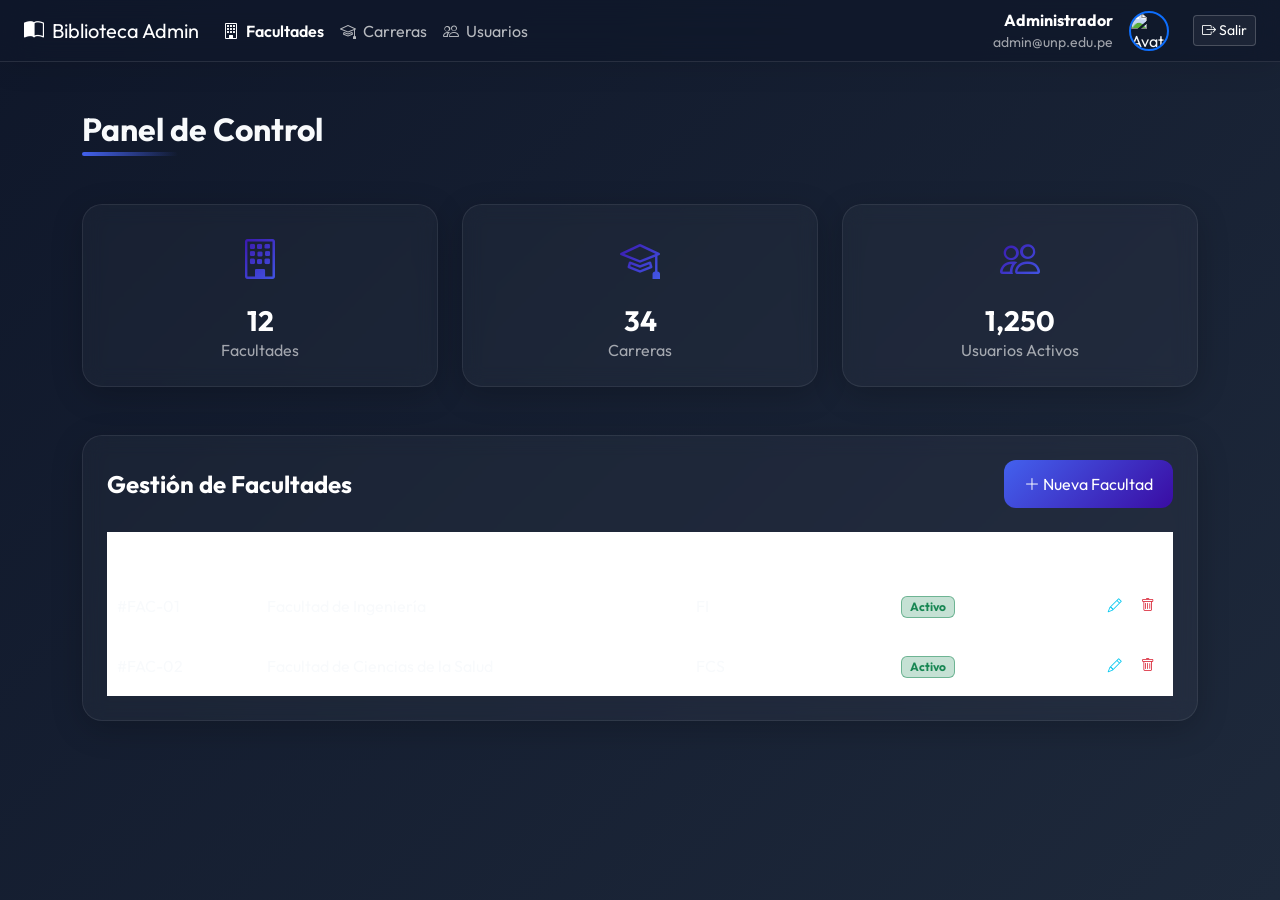
==== frontend/pages/administrador/index.html @ debebe80 "mejora de interfaces para los 3 actotores" ====
<!DOCTYPE html>
<html lang="es">
<head>
    <meta charset="UTF-8">
    <meta name="viewport" content="width=device-width, initial-scale=1.0">
    <title>Dashboard Administrador - Biblioteca</title>
    <!-- Google Fonts -->
    <link rel="preconnect" href="https://fonts.googleapis.com">
    <link rel="preconnect" href="https://fonts.gstatic.com" crossorigin>
    <link href="https://fonts.googleapis.com/css2?family=Outfit:wght@300;400;600;700&display=swap" rel="stylesheet">
    <link href="https://cdn.jsdelivr.net/npm/bootstrap@5.3.0/dist/css/bootstrap.min.css" rel="stylesheet">
    <!-- Bootstrap Icons -->
    <link rel="stylesheet" href="https://cdn.jsdelivr.net/npm/bootstrap-icons@1.10.5/font/bootstrap-icons.css">
    <link rel="stylesheet" href="../../css/style.css">
</head>
<body class="dashboard-bg">

<nav class="navbar navbar-expand-lg glass-navbar navbar-dark sticky-top">
  <div class="container-fluid px-4">
    <a class="navbar-brand d-flex align-items-center gap-2" href="#">
      <i class="bi bi-book-half"></i>
      Biblioteca Admin
    </a>
    <button class="navbar-toggler border-0" type="button" data-bs-toggle="collapse" data-bs-target="#navbarNav">
      <span class="navbar-toggler-icon"></span>
    </button>
    <div class="collapse navbar-collapse" id="navbarNav">
      <ul class="navbar-nav me-auto mb-2 mb-lg-0">
        <li class="nav-item">
          <a class="nav-link active fw-semibold" href="#"><i class="bi bi-building me-1"></i> Facultades</a>
        </li>
        <li class="nav-item">
          <a class="nav-link text-light-50 hover-glow" href="#"><i class="bi bi-mortarboard me-1"></i> Carreras</a>
        </li>
        <li class="nav-item">
          <a class="nav-link text-light-50 hover-glow" href="#"><i class="bi bi-people me-1"></i> Usuarios</a>
        </li>
      </ul>
      <div class="d-flex align-items-center gap-3">
        <div class="text-end d-none d-lg-block">
            <div class="fw-bold text-white fs-6">Administrador</div>
            <div class="text-light-50 small">admin@unp.edu.pe</div>
        </div>
        <img src="https://ui-avatars.com/api/?name=Admin&background=4361ee&color=fff" class="rounded-circle border border-primary border-2" width="40" height="40" alt="Avatar">
        <a class="btn btn-outline-light btn-sm ms-2 custom-btn-outline" href="../../index.html"><i class="bi bi-box-arrow-right"></i> Salir</a>
      </div>
    </div>
  </div>
</nav>

<div class="container mt-5 fade-in-up">
    <h2 class="page-title">Panel de Control</h2>
    
    <div class="row g-4 mt-2 mb-5">
        <div class="col-md-4">
            <div class="glass-card p-4 text-center">
                <i class="bi bi-building stat-card-icon"></i>
                <h3 class="fw-bold text-white mb-0">12</h3>
                <p class="text-light-50 mb-0">Facultades</p>
            </div>
        </div>
        <div class="col-md-4">
            <div class="glass-card p-4 text-center">
                <i class="bi bi-mortarboard stat-card-icon text-info"></i>
                <h3 class="fw-bold text-white mb-0">34</h3>
                <p class="text-light-50 mb-0">Carreras</p>
            </div>
        </div>
        <div class="col-md-4">
            <div class="glass-card p-4 text-center">
                <i class="bi bi-people stat-card-icon text-success"></i>
                <h3 class="fw-bold text-white mb-0">1,250</h3>
                <p class="text-light-50 mb-0">Usuarios Activos</p>
            </div>
        </div>
    </div>

    <div class="glass-card p-4">
        <div class="d-flex justify-content-between align-items-center mb-4">
            <h4 class="fw-bold text-white mb-0">Gestión de Facultades</h4>
            <button class="btn btn-primary custom-btn"><i class="bi bi-plus-lg"></i> Nueva Facultad</button>
        </div>
        
        <div class="table-responsive">
            <table class="table table-glass align-middle">
                <thead>
                    <tr>
                        <th>ID</th>
                        <th>Nombre</th>
                        <th>Abreviatura</th>
                        <th>Estado</th>
                        <th class="text-end">Acciones</th>
                    </tr>
                </thead>
                <tbody>
                    <tr>
                        <td>#FAC-01</td>
                        <td>Facultad de Ingeniería</td>
                        <td>FI</td>
                        <td><span class="badge bg-success bg-opacity-25 text-success border border-success border-opacity-50 px-2 py-1">Activo</span></td>
                        <td class="text-end">
                            <button class="btn btn-sm btn-outline-info border-0 hover-glow"><i class="bi bi-pencil"></i></button>
                            <button class="btn btn-sm btn-outline-danger border-0 hover-glow"><i class="bi bi-trash"></i></button>
                        </td>
                    </tr>
                    <tr>
                        <td>#FAC-02</td>
                        <td>Facultad de Ciencias de la Salud</td>
                        <td>FCS</td>
                        <td><span class="badge bg-success bg-opacity-25 text-success border border-success border-opacity-50 px-2 py-1">Activo</span></td>
                        <td class="text-end">
                            <button class="btn btn-sm btn-outline-info border-0 hover-glow"><i class="bi bi-pencil"></i></button>
                            <button class="btn btn-sm btn-outline-danger border-0 hover-glow"><i class="bi bi-trash"></i></button>
                        </td>
                    </tr>
                </tbody>
            </table>
        </div>
    </div>
</div>

<script src="https://cdn.jsdelivr.net/npm/bootstrap@5.3.0/dist/js/bootstrap.bundle.min.js"></script>
<script src="../../js/api.js"></script>
</body>
</html>
---- frontend/css/style.css ----
/* Estilos globales y Tipografía moderna */
:root {
    --primary-color: #4361ee;
    --primary-hover: #3a0ca3;
    --glass-bg: rgba(255, 255, 255, 0.1);
    --glass-border: rgba(255, 255, 255, 0.2);
}

body {
    font-family: 'Outfit', sans-serif;
    background-color: #f8f9fa;
    margin: 0;
}

/* Background image para el Login */
.login-bg {
    background: linear-gradient(rgba(0, 0, 0, 0.6), rgba(0, 0, 0, 0.7)), url('../img/bg.png') no-repeat center center/cover;
    position: relative;
    overflow: hidden;
}

/* Efecto Glassmorphism avanzado */
.glass-panel {
    background: var(--glass-bg);
    backdrop-filter: blur(15px);
    -webkit-backdrop-filter: blur(15px);
    border: 1px solid var(--glass-border);
    border-radius: 20px;
    width: 100%;
    max-width: 420px;
    box-shadow: 0 8px 32px 0 rgba(0, 0, 0, 0.37);
    transform: translateY(30px);
    opacity: 0;
    animation: fadeUpIn 0.8s ease-out forwards;
}

/* Inputs personalizados transparentes */
.custom-input .form-control {
    background: rgba(255, 255, 255, 0.05);
    border: 1px solid rgba(255, 255, 255, 0.3);
    color: #fff;
    border-radius: 12px;
    transition: all 0.3s ease;
}

.custom-input .form-control:focus {
    background: rgba(255, 255, 255, 0.1);
    border-color: var(--primary-color);
    box-shadow: 0 0 0 0.25rem rgba(67, 97, 238, 0.25);
    color: #fff;
}

.custom-input label {
    color: rgba(255, 255, 255, 0.7);
}

/* Botones Premium */
.custom-btn {
    background: linear-gradient(135deg, var(--primary-color), var(--primary-hover));
    border: none;
    border-radius: 12px;
    padding: 12px 20px;
    transition: transform 0.2s ease, box-shadow 0.2s ease;
}

.custom-btn:hover {
    transform: translateY(-2px);
    box-shadow: 0 10px 20px rgba(67, 97, 238, 0.4);
}

.custom-btn:active {
    transform: translateY(0);
}

/* Textos */
.text-light-50 {
    color: rgba(255, 255, 255, 0.6);
}

.hover-glow:hover {
    color: #fff !important;
    text-shadow: 0 0 8px rgba(255,255,255,0.5);
    transition: all 0.3s;
}

/* Animaciones */
@keyframes fadeUpIn {
    0% {
        opacity: 0;
        transform: translateY(30px);
    }
    100% {
        opacity: 1;
        transform: translateY(0);
    }
}

/* Dashboard & Glass UI Additions */
.dashboard-bg {
    background: linear-gradient(135deg, #0f172a 0%, #1e293b 100%);
    color: #f8fafc;
    min-height: 100vh;
}

.glass-navbar {
    background: rgba(15, 23, 42, 0.75);
    backdrop-filter: blur(16px);
    -webkit-backdrop-filter: blur(16px);
    border-bottom: 1px solid rgba(255, 255, 255, 0.1);
    box-shadow: 0 4px 30px rgba(0, 0, 0, 0.1);
}

.glass-navbar .nav-link {
    color: rgba(255, 255, 255, 0.7);
    transition: all 0.3s ease;
}

.glass-navbar .nav-link:hover, .glass-navbar .nav-link.active {
    color: #fff;
}

.glass-card {
    background: rgba(255, 255, 255, 0.03);
    backdrop-filter: blur(10px);
    -webkit-backdrop-filter: blur(10px);
    border: 1px solid rgba(255, 255, 255, 0.08);
    border-radius: 20px;
    box-shadow: 0 8px 32px 0 rgba(0, 0, 0, 0.2);
    transition: transform 0.3s ease, box-shadow 0.3s ease, border-color 0.3s ease;
}

.glass-card:hover {
    transform: translateY(-5px);
    box-shadow: 0 12px 40px rgba(0, 0, 0, 0.3);
    border-color: rgba(255, 255, 255, 0.15);
}

.stat-card-icon {
    font-size: 2.5rem;
    background: -webkit-linear-gradient(135deg, var(--primary-color), var(--primary-hover));
    -webkit-background-clip: text;
    -webkit-text-fill-color: transparent;
    margin-bottom: 15px;
    display: inline-block;
}

.table-glass {
    color: #f8fafc;
    background: transparent;
    margin-bottom: 0;
}

.table-glass th {
    border-bottom: 1px solid rgba(255, 255, 255, 0.1);
    color: rgba(255, 255, 255, 0.6);
    font-weight: 600;
    text-transform: uppercase;
    font-size: 0.85rem;
    letter-spacing: 0.5px;
    padding-bottom: 15px;
}

.table-glass td {
    border-bottom: 1px solid rgba(255, 255, 255, 0.05);
    color: #f8fafc;
    padding: 15px 10px;
}

.table-glass tbody tr {
    transition: background-color 0.2s ease;
}

.table-glass tbody tr:hover {
    background: rgba(255, 255, 255, 0.05);
}

.page-title {
    font-weight: 700;
    margin-bottom: 1.5rem;
    position: relative;
    display: inline-block;
}

.page-title::after {
    content: '';
    position: absolute;
    bottom: -8px;
    left: 0;
    width: 40%;
    height: 4px;
    background: linear-gradient(90deg, var(--primary-color), transparent);
    border-radius: 2px;
}

.custom-btn-outline {
    border: 1px solid rgba(255, 255, 255, 0.2);
    color: #fff;
    background: rgba(255, 255, 255, 0.05);
    transition: all 0.3s ease;
}

.custom-btn-outline:hover {
    background: rgba(255, 255, 255, 0.15);
    border-color: rgba(255, 255, 255, 0.4);
    color: #fff;
}

.fade-in-up {
    animation: fadeUpIn 0.6s ease-out forwards;
}

/* Custom Search Input */
.custom-search-input:focus {
    background: transparent !important;
    color: #fff !important;
    box-shadow: none !important;
    border-color: rgba(255, 255, 255, 0.5) !important;
}

.custom-search-input::placeholder {
    color: rgba(255, 255, 255, 0.4);
}

.hero-search-card {
    background: linear-gradient(135deg, rgba(67, 97, 238, 0.1) 0%, rgba(67, 97, 238, 0.02) 100%);
    border: 1px solid rgba(67, 97, 238, 0.2);
}

.book-card .book-cover-placeholder {
    transition: transform 0.5s ease;
}

.book-card:hover .book-cover-placeholder {
    transform: scale(1.05);
}
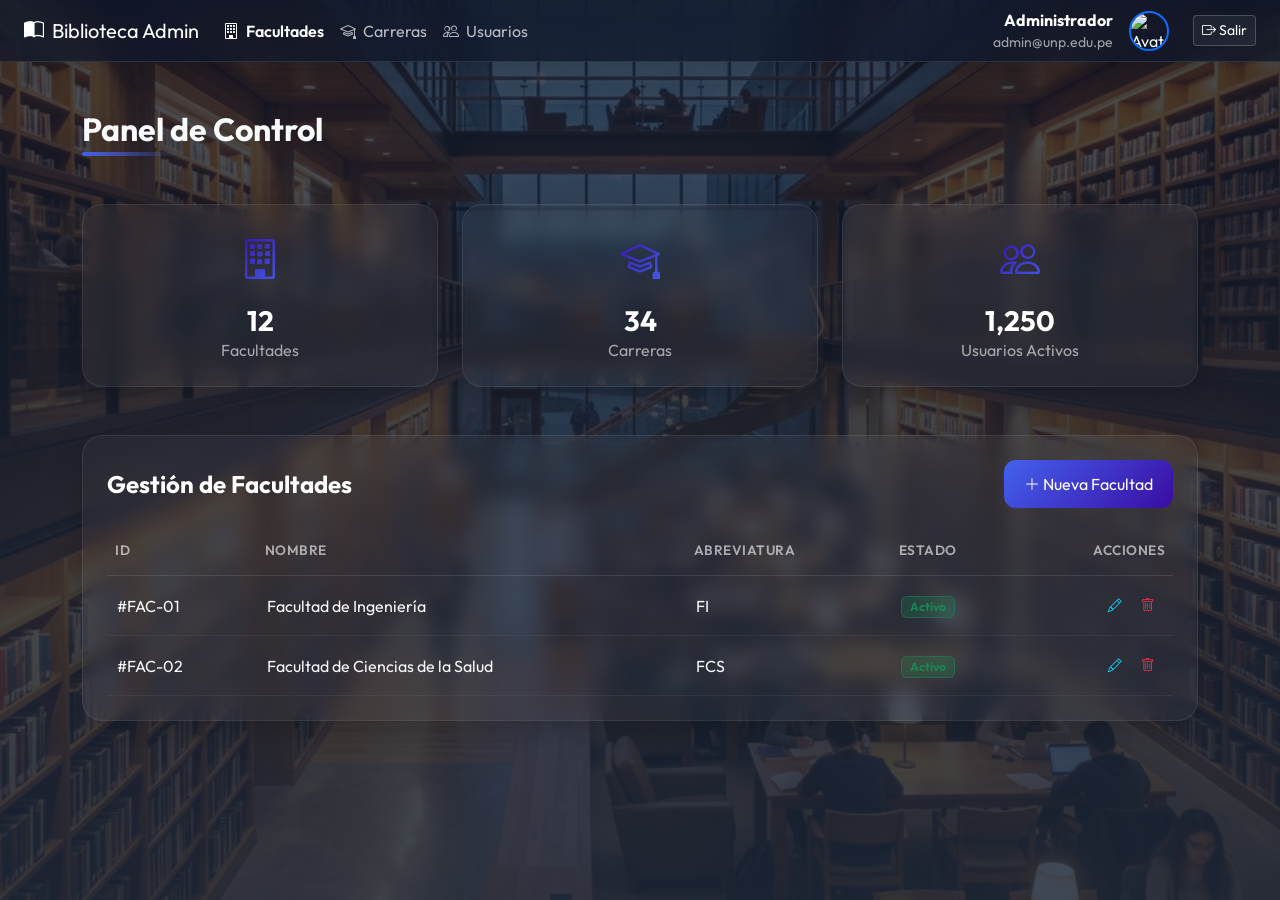
==== commit 06f1709e: "feat: Registro de usuarios completo, auth login con BCrypt, y selector dinámico de carreras" ====
--- a/frontend/pages/administrador/index.html
+++ b/frontend/pages/administrador/index.html
@@ -11,6 +11,9 @@
     <link href="https://cdn.jsdelivr.net/npm/bootstrap@5.3.0/dist/css/bootstrap.min.css" rel="stylesheet">
     <!-- Bootstrap Icons -->
     <link rel="stylesheet" href="https://cdn.jsdelivr.net/npm/bootstrap-icons@1.10.5/font/bootstrap-icons.css">
+    <!-- Choices.js para combobox con buscador -->
+    <link rel="stylesheet" href="https://cdn.jsdelivr.net/npm/choices.js/public/assets/styles/choices.min.css" />
+    
     <link rel="stylesheet" href="../../css/style.css">
 </head>
 <body class="dashboard-bg">
@@ -27,13 +30,13 @@
     <div class="collapse navbar-collapse" id="navbarNav">
       <ul class="navbar-nav me-auto mb-2 mb-lg-0">
         <li class="nav-item">
-          <a class="nav-link active fw-semibold" href="#"><i class="bi bi-building me-1"></i> Facultades</a>
+          <a class="nav-link active fw-semibold" href="#" id="linkFacultades"><i class="bi bi-building me-1"></i> Facultades</a>
         </li>
         <li class="nav-item">
-          <a class="nav-link text-light-50 hover-glow" href="#"><i class="bi bi-mortarboard me-1"></i> Carreras</a>
+          <a class="nav-link text-light-50 hover-glow" href="#" id="linkCarreras"><i class="bi bi-mortarboard me-1"></i> Carreras</a>
         </li>
         <li class="nav-item">
-          <a class="nav-link text-light-50 hover-glow" href="#"><i class="bi bi-people me-1"></i> Usuarios</a>
+          <a class="nav-link text-light-50 hover-glow" href="#" id="linkUsuarios"><i class="bi bi-people me-1"></i> Usuarios</a>
         </li>
       </ul>
       <div class="d-flex align-items-center gap-3">
@@ -75,7 +78,7 @@
         </div>
     </div>
 
-    <div class="glass-card p-4">
+    <div id="panelFacultades" class="glass-card p-4 tab-transition">
         <div class="d-flex justify-content-between align-items-center mb-4">
             <h4 class="fw-bold text-white mb-0">Gestión de Facultades</h4>
             <button class="btn btn-primary custom-btn"><i class="bi bi-plus-lg"></i> Nueva Facultad</button>
@@ -117,9 +120,92 @@
             </table>
         </div>
     </div>
+
+    <!-- Panel de Usuarios -->
+    <div id="panelUsuarios" class="glass-card p-4 d-none tab-transition">
+        <div class="d-flex justify-content-between align-items-center mb-4">
+            <h4 class="fw-bold text-white mb-0">Gestión de Usuarios</h4>
+        </div>
+        
+        <form id="formRegistroUsuario" class="mt-4">
+            <div id="registroAlert" class="alert d-none text-center" role="alert" style="border-radius: 12px; font-size: 0.9rem;"></div>
+            
+            <div class="row g-3">
+                <div class="col-md-6">
+                    <label class="text-light-50 small mb-1">Nombre</label>
+                    <input type="text" class="form-control custom-input bg-transparent text-white border-secondary" id="regNombre" required>
+                </div>
+                <div class="col-md-6">
+                    <label class="text-light-50 small mb-1">Apellido</label>
+                    <input type="text" class="form-control custom-input bg-transparent text-white border-secondary" id="regApellido" required>
+                </div>
+                <div class="col-md-6">
+                    <label class="text-light-50 small mb-1">Email</label>
+                    <input type="email" class="form-control custom-input bg-transparent text-white border-secondary" id="regEmail" required>
+                </div>
+                <div class="col-md-6">
+                    <label class="text-light-50 small mb-1">Contraseña</label>
+                    <input type="password" class="form-control custom-input bg-transparent text-white border-secondary" id="regPassword" required>
+                </div>
+                <div class="col-md-6">
+                    <label class="text-light-50 small mb-1">DNI / Documento</label>
+                    <input type="text" class="form-control custom-input bg-transparent text-white border-secondary" id="regDni" required>
+                </div>
+                <div class="col-md-6">
+                    <label class="text-light-50 small mb-1">Teléfono</label>
+                    <input type="text" class="form-control custom-input bg-transparent text-white border-secondary" id="regTelefono">
+                </div>
+                
+                <div class="col-md-12 mt-4">
+                    <h6 class="fw-bold text-white mb-3 border-bottom border-secondary pb-2">Rol del Usuario</h6>
+                </div>
+                <div class="col-md-4">
+                    <label class="text-light-50 small mb-1">Rol</label>
+                    <select class="form-select custom-input bg-transparent text-white border-secondary" id="regRol" required style="background-color: #1e293b !important;">
+                        <option value="lector" selected>Lector</option>
+                        <option value="bibliotecario">Bibliotecario</option>
+                        <option value="administrador">Administrador</option>
+                    </select>
+                </div>
+                
+                <!-- Campos específicos para Lector -->
+                <div class="col-md-8" id="seccionLector">
+                    <div class="row g-3">
+                        <div class="col-md-4">
+                            <label class="text-light-50 small mb-1">Tipo Lector</label>
+                            <select class="form-select custom-input bg-transparent text-white border-secondary" id="regTipoLector" style="background-color: #1e293b !important;">
+                                <option value="estudiante" selected>Estudiante</option>
+                                <option value="docente">Docente</option>
+                                <option value="personal_administrativo">Administrativo</option>
+                                <option value="externo">Externo</option>
+                            </select>
+                        </div>
+                        <div class="col-md-4">
+                            <label class="text-light-50 small mb-1">Cód. Universitario</label>
+                            <input type="text" class="form-control custom-input bg-transparent text-white border-secondary" id="regCodigoUniv">
+                        </div>
+                        <div class="col-md-4">
+                            <label class="text-light-50 small mb-1">Carrera</label>
+                            <select class="form-select custom-input border-secondary w-100" id="regIdCarrera" style="background-color: #1e293b !important;">
+                                <option value="">Cargando carreras...</option>
+                            </select>
+                        </div>
+                    </div>
+                </div>
+            </div>
+            
+            <div class="d-flex justify-content-end mt-4">
+                <button type="submit" class="btn btn-primary custom-btn px-4" id="btnRegistrar">
+                    <i class="bi bi-person-plus me-2"></i>Registrar Usuario
+                </button>
+            </div>
+        </form>
+    </div>
 </div>
 
 <script src="https://cdn.jsdelivr.net/npm/bootstrap@5.3.0/dist/js/bootstrap.bundle.min.js"></script>
+<script src="https://cdn.jsdelivr.net/npm/choices.js/public/assets/scripts/choices.min.js"></script>
 <script src="../../js/api.js"></script>
+<script src="usuarios.js"></script>
 </body>
 </html>
--- a/frontend/css/style.css
+++ b/frontend/css/style.css
@@ -97,7 +97,8 @@
 
 /* Dashboard & Glass UI Additions */
 .dashboard-bg {
-    background: linear-gradient(135deg, #0f172a 0%, #1e293b 100%);
+    background: linear-gradient(rgba(15, 23, 42, 0.75), rgba(30, 41, 59, 0.85)), url('../img/bg.png') no-repeat center center/cover;
+    background-attachment: fixed;
     color: #f8fafc;
     min-height: 100vh;
 }
@@ -145,6 +146,8 @@
 }
 
 .table-glass {
+    --bs-table-bg: transparent;
+    --bs-table-color: #f8fafc;
     color: #f8fafc;
     background: transparent;
     margin-bottom: 0;
@@ -233,3 +236,73 @@
 .book-card:hover .book-cover-placeholder {
     transform: scale(1.05);
 }
+
+/* ==========================================================================
+   Estilos personalizados para Choices.js (Glassmorphism)
+   ========================================================================== */
+.choices {
+    margin-bottom: 0;
+}
+.choices__inner {
+    background-color: transparent !important;
+    border: 1px solid rgba(255, 255, 255, 0.2) !important;
+    border-radius: 12px !important;
+    color: #fff !important;
+    min-height: 48px;
+    padding-top: 5px !important;
+}
+.choices[data-type*="select-one"] .choices__inner {
+    padding-bottom: 5px !important;
+}
+.choices__list--dropdown {
+    background: rgba(30, 41, 59, 0.95) !important; /* Fondo oscuro glass */
+    backdrop-filter: blur(15px);
+    -webkit-backdrop-filter: blur(15px);
+    border: 1px solid rgba(255, 255, 255, 0.1) !important;
+    border-radius: 12px !important;
+    color: #fff !important;
+    box-shadow: 0 10px 30px rgba(0, 0, 0, 0.5) !important;
+    margin-top: 5px;
+    z-index: 1050; /* Por encima de otros elementos */
+}
+.choices__list--dropdown .choices__item--selectable {
+    padding-right: 10px !important;
+}
+.choices__list--dropdown .choices__item--selectable.is-highlighted {
+    background-color: rgba(255, 255, 255, 0.1) !important; /* Hover effect */
+    color: #fff !important;
+}
+.choices__input {
+    background-color: rgba(255, 255, 255, 0.05) !important;
+    color: #fff !important;
+    border-radius: 6px !important;
+    margin-bottom: 10px !important;
+}
+.choices__input::placeholder {
+    color: rgba(255, 255, 255, 0.5);
+}
+.choices[data-type*="select-one"]::after {
+    border-color: #fff transparent transparent transparent !important;
+}
+.choices[data-type*="select-one"].is-open::after {
+    border-color: transparent transparent #fff transparent !important;
+}
+.choices__item {
+    color: #fff !important;
+}
+.choices__placeholder {
+    color: rgba(255, 255, 255, 0.6) !important;
+    opacity: 1 !important;
+}
+
+/* ==========================================================================
+   Animaciones para cambio de pestañas (Tabs)
+   ========================================================================== */
+@keyframes smoothFadeIn {
+    0% { opacity: 0; transform: translateY(15px); }
+    100% { opacity: 1; transform: translateY(0); }
+}
+
+.tab-transition {
+    animation: smoothFadeIn 0.4s cubic-bezier(0.4, 0, 0.2, 1) forwards;
+}
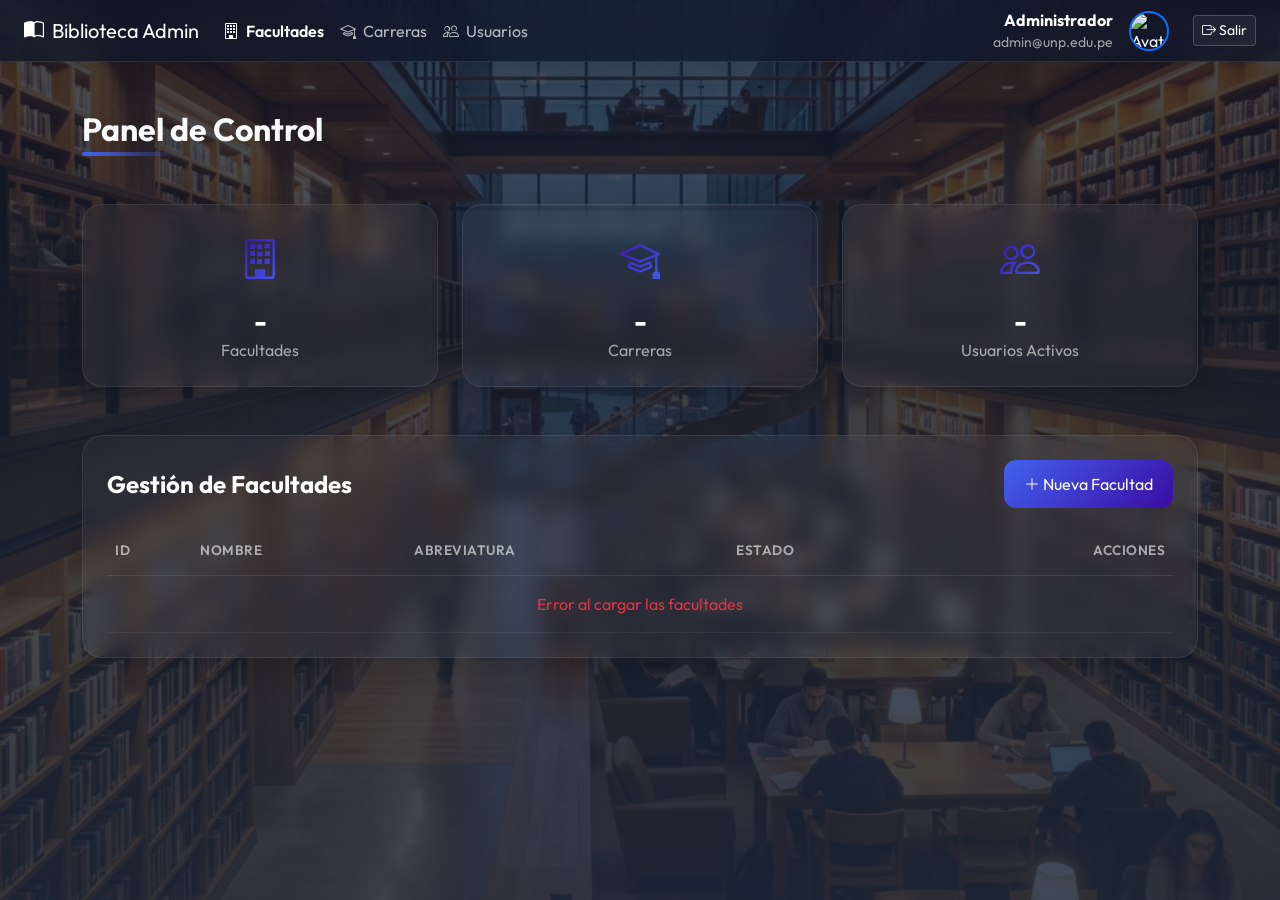
==== commit c638c960: "feat: Implementacion completa CRUD Facultades, Carreras y Usuarios - Modificados SPs de base de dato" ====
--- a/frontend/pages/administrador/index.html
+++ b/frontend/pages/administrador/index.html
@@ -58,21 +58,21 @@
         <div class="col-md-4">
             <div class="glass-card p-4 text-center">
                 <i class="bi bi-building stat-card-icon"></i>
-                <h3 class="fw-bold text-white mb-0">12</h3>
+                <h3 class="fw-bold text-white mb-0" id="countFacultades">-</h3>
                 <p class="text-light-50 mb-0">Facultades</p>
             </div>
         </div>
         <div class="col-md-4">
             <div class="glass-card p-4 text-center">
                 <i class="bi bi-mortarboard stat-card-icon text-info"></i>
-                <h3 class="fw-bold text-white mb-0">34</h3>
+                <h3 class="fw-bold text-white mb-0" id="countCarreras">-</h3>
                 <p class="text-light-50 mb-0">Carreras</p>
             </div>
         </div>
         <div class="col-md-4">
             <div class="glass-card p-4 text-center">
                 <i class="bi bi-people stat-card-icon text-success"></i>
-                <h3 class="fw-bold text-white mb-0">1,250</h3>
+                <h3 class="fw-bold text-white mb-0" id="countUsuarios">-</h3>
                 <p class="text-light-50 mb-0">Usuarios Activos</p>
             </div>
         </div>
@@ -81,7 +81,7 @@
     <div id="panelFacultades" class="glass-card p-4 tab-transition">
         <div class="d-flex justify-content-between align-items-center mb-4">
             <h4 class="fw-bold text-white mb-0">Gestión de Facultades</h4>
-            <button class="btn btn-primary custom-btn"><i class="bi bi-plus-lg"></i> Nueva Facultad</button>
+            <button class="btn btn-primary custom-btn" onclick="abrirModalFacultad()"><i class="bi bi-plus-lg"></i> Nueva Facultad</button>
         </div>
         
         <div class="table-responsive">
@@ -95,26 +95,36 @@
                         <th class="text-end">Acciones</th>
                     </tr>
                 </thead>
-                <tbody>
-                    <tr>
-                        <td>#FAC-01</td>
-                        <td>Facultad de Ingeniería</td>
-                        <td>FI</td>
-                        <td><span class="badge bg-success bg-opacity-25 text-success border border-success border-opacity-50 px-2 py-1">Activo</span></td>
-                        <td class="text-end">
-                            <button class="btn btn-sm btn-outline-info border-0 hover-glow"><i class="bi bi-pencil"></i></button>
-                            <button class="btn btn-sm btn-outline-danger border-0 hover-glow"><i class="bi bi-trash"></i></button>
-                        </td>
-                    </tr>
-                    <tr>
-                        <td>#FAC-02</td>
-                        <td>Facultad de Ciencias de la Salud</td>
-                        <td>FCS</td>
-                        <td><span class="badge bg-success bg-opacity-25 text-success border border-success border-opacity-50 px-2 py-1">Activo</span></td>
-                        <td class="text-end">
-                            <button class="btn btn-sm btn-outline-info border-0 hover-glow"><i class="bi bi-pencil"></i></button>
-                            <button class="btn btn-sm btn-outline-danger border-0 hover-glow"><i class="bi bi-trash"></i></button>
-                        </td>
+                <tbody id="tbodyFacultades">
+                    <tr>
+                        <td colspan="5" class="text-center text-white-50 py-3">Cargando facultades...</td>
+                    </tr>
+                </tbody>
+            </table>
+        </div>
+    </div>
+
+    <!-- Panel de Carreras -->
+    <div id="panelCarreras" class="glass-card p-4 d-none tab-transition">
+        <div class="d-flex justify-content-between align-items-center mb-4">
+            <h4 class="fw-bold text-white mb-0">Gestión de Carreras</h4>
+            <button class="btn btn-primary custom-btn" onclick="abrirModalCarrera()"><i class="bi bi-plus-lg"></i> Nueva Carrera</button>
+        </div>
+        
+        <div class="table-responsive">
+            <table class="table table-glass align-middle">
+                <thead>
+                    <tr>
+                        <th>ID</th>
+                        <th>Código</th>
+                        <th>Nombre</th>
+                        <th>Facultad</th>
+                        <th class="text-end">Acciones</th>
+                    </tr>
+                </thead>
+                <tbody id="tbodyCarreras">
+                    <tr>
+                        <td colspan="5" class="text-center text-white-50 py-3">Cargando carreras...</td>
                     </tr>
                 </tbody>
             </table>
@@ -125,87 +135,242 @@
     <div id="panelUsuarios" class="glass-card p-4 d-none tab-transition">
         <div class="d-flex justify-content-between align-items-center mb-4">
             <h4 class="fw-bold text-white mb-0">Gestión de Usuarios</h4>
+            <button class="btn btn-primary custom-btn" onclick="abrirModalUsuario()"><i class="bi bi-person-plus"></i> Nuevo Usuario</button>
         </div>
         
-        <form id="formRegistroUsuario" class="mt-4">
-            <div id="registroAlert" class="alert d-none text-center" role="alert" style="border-radius: 12px; font-size: 0.9rem;"></div>
-            
-            <div class="row g-3">
-                <div class="col-md-6">
-                    <label class="text-light-50 small mb-1">Nombre</label>
-                    <input type="text" class="form-control custom-input bg-transparent text-white border-secondary" id="regNombre" required>
-                </div>
-                <div class="col-md-6">
-                    <label class="text-light-50 small mb-1">Apellido</label>
-                    <input type="text" class="form-control custom-input bg-transparent text-white border-secondary" id="regApellido" required>
-                </div>
-                <div class="col-md-6">
-                    <label class="text-light-50 small mb-1">Email</label>
-                    <input type="email" class="form-control custom-input bg-transparent text-white border-secondary" id="regEmail" required>
-                </div>
-                <div class="col-md-6">
-                    <label class="text-light-50 small mb-1">Contraseña</label>
-                    <input type="password" class="form-control custom-input bg-transparent text-white border-secondary" id="regPassword" required>
-                </div>
-                <div class="col-md-6">
-                    <label class="text-light-50 small mb-1">DNI / Documento</label>
-                    <input type="text" class="form-control custom-input bg-transparent text-white border-secondary" id="regDni" required>
-                </div>
-                <div class="col-md-6">
-                    <label class="text-light-50 small mb-1">Teléfono</label>
-                    <input type="text" class="form-control custom-input bg-transparent text-white border-secondary" id="regTelefono">
-                </div>
-                
-                <div class="col-md-12 mt-4">
-                    <h6 class="fw-bold text-white mb-3 border-bottom border-secondary pb-2">Rol del Usuario</h6>
-                </div>
-                <div class="col-md-4">
-                    <label class="text-light-50 small mb-1">Rol</label>
-                    <select class="form-select custom-input bg-transparent text-white border-secondary" id="regRol" required style="background-color: #1e293b !important;">
-                        <option value="lector" selected>Lector</option>
-                        <option value="bibliotecario">Bibliotecario</option>
-                        <option value="administrador">Administrador</option>
-                    </select>
-                </div>
-                
-                <!-- Campos específicos para Lector -->
-                <div class="col-md-8" id="seccionLector">
-                    <div class="row g-3">
-                        <div class="col-md-4">
-                            <label class="text-light-50 small mb-1">Tipo Lector</label>
-                            <select class="form-select custom-input bg-transparent text-white border-secondary" id="regTipoLector" style="background-color: #1e293b !important;">
-                                <option value="estudiante" selected>Estudiante</option>
-                                <option value="docente">Docente</option>
-                                <option value="personal_administrativo">Administrativo</option>
-                                <option value="externo">Externo</option>
+        <div class="table-responsive">
+            <table class="table table-glass align-middle">
+                <thead>
+                    <tr>
+                        <th>ID</th>
+                        <th>Nombre Completo</th>
+                        <th>Email / DNI</th>
+                        <th>Rol</th>
+                        <th>Estado</th>
+                        <th class="text-end">Acciones</th>
+                    </tr>
+                </thead>
+                <tbody id="tbodyUsuarios">
+                    <tr>
+                        <td colspan="6" class="text-center text-white-50 py-3">Cargando usuarios...</td>
+                    </tr>
+                </tbody>
+            </table>
+        </div>
+    </div>
+</div>
+
+    <!-- Modal Facultad -->
+    <div class="modal fade" id="modalFacultad" tabindex="-1" aria-hidden="true">
+        <div class="modal-dialog modal-dialog-centered">
+            <div class="modal-content text-white" style="background: rgba(15, 23, 42, 0.95); backdrop-filter: blur(10px); border: 1px solid rgba(255, 255, 255, 0.1);">
+                <div class="modal-header border-secondary border-opacity-50">
+                    <h5 class="modal-title fw-bold" id="modalFacultadTitle">Nueva Facultad</h5>
+                    <button type="button" class="btn-close btn-close-white" data-bs-dismiss="modal" aria-label="Close"></button>
+                </div>
+                <div class="modal-body">
+                    <form id="formFacultad">
+                        <input type="hidden" id="facultadId">
+                        <div class="mb-3">
+                            <label class="form-label text-light-50 small">Nombre de la Facultad</label>
+                            <input type="text" class="form-control custom-input bg-transparent text-white border-secondary" id="facultadNombre" required>
+                        </div>
+                        <div class="mb-3">
+                            <label class="form-label text-light-50 small">Abreviatura</label>
+                            <input type="text" class="form-control custom-input bg-transparent text-white border-secondary" id="facultadAbreviatura" placeholder="Ej: FI">
+                        </div>
+                        <div class="mb-3">
+                            <label class="form-label text-light-50 small">Estado</label>
+                            <select class="form-select custom-input border-secondary w-100" id="facultadEstado" style="background-color: #1e293b !important; color: white;">
+                                <option value="Activo">Activo</option>
+                                <option value="Inactivo">Inactivo</option>
                             </select>
                         </div>
-                        <div class="col-md-4">
-                            <label class="text-light-50 small mb-1">Cód. Universitario</label>
-                            <input type="text" class="form-control custom-input bg-transparent text-white border-secondary" id="regCodigoUniv">
-                        </div>
-                        <div class="col-md-4">
-                            <label class="text-light-50 small mb-1">Carrera</label>
-                            <select class="form-select custom-input border-secondary w-100" id="regIdCarrera" style="background-color: #1e293b !important;">
-                                <option value="">Cargando carreras...</option>
+                    </form>
+                </div>
+                <div class="modal-footer border-secondary border-opacity-50">
+                    <button type="button" class="btn btn-outline-secondary text-white border-secondary" data-bs-dismiss="modal">Cancelar</button>
+                    <button type="button" class="btn btn-primary custom-btn" id="btnGuardarFacultad" onclick="guardarFacultad()">Guardar</button>
+                </div>
+            </div>
+        </div>
+    </div>
+
+    <!-- Modal Confirmar Eliminación -->
+    <div class="modal fade" id="modalEliminarFacultad" tabindex="-1" aria-hidden="true">
+        <div class="modal-dialog modal-dialog-centered modal-sm">
+            <div class="modal-content text-white" style="background: rgba(15, 23, 42, 0.95); backdrop-filter: blur(10px); border: 1px solid rgba(255, 255, 255, 0.1);">
+                <div class="modal-body text-center p-4">
+                    <i class="bi bi-exclamation-triangle text-warning" style="font-size: 3rem;"></i>
+                    <h5 class="mt-3 mb-3 fw-bold">¿Estás seguro?</h5>
+                    <p class="text-light-50 mb-4">Esta acción no se puede deshacer.</p>
+                    <input type="hidden" id="facultadEliminarId">
+                    <div class="d-flex justify-content-center gap-2">
+                        <button type="button" class="btn btn-outline-secondary text-white border-secondary" data-bs-dismiss="modal">Cancelar</button>
+                        <button type="button" class="btn btn-danger custom-btn" onclick="confirmarEliminarFacultad()">Sí, eliminar</button>
+                    </div>
+                </div>
+            </div>
+        </div>
+    </div>
+
+    <!-- Modal Carrera -->
+    <div class="modal fade" id="modalCarrera" tabindex="-1" aria-hidden="true">
+        <div class="modal-dialog modal-dialog-centered">
+            <div class="modal-content text-white" style="background: rgba(15, 23, 42, 0.95); backdrop-filter: blur(10px); border: 1px solid rgba(255, 255, 255, 0.1);">
+                <div class="modal-header border-secondary border-opacity-50">
+                    <h5 class="modal-title fw-bold" id="modalCarreraTitle">Nueva Carrera</h5>
+                    <button type="button" class="btn-close btn-close-white" data-bs-dismiss="modal" aria-label="Close"></button>
+                </div>
+                <div class="modal-body">
+                    <form id="formCarrera">
+                        <input type="hidden" id="carreraId">
+                        <div class="mb-3">
+                            <label class="form-label text-light-50 small">Nombre de la Carrera</label>
+                            <input type="text" class="form-control custom-input bg-transparent text-white border-secondary" id="carreraNombre" required>
+                        </div>
+                        <div class="mb-3">
+                            <label class="form-label text-light-50 small">Facultad</label>
+                            <select class="form-select custom-input border-secondary w-100" id="carreraFacultad" style="background-color: #1e293b !important; color: white;" required>
+                                <option value="">Seleccione una facultad...</option>
                             </select>
                         </div>
+                    </form>
+                </div>
+                <div class="modal-footer border-secondary border-opacity-50">
+                    <button type="button" class="btn btn-outline-secondary text-white border-secondary" data-bs-dismiss="modal">Cancelar</button>
+                    <button type="button" class="btn btn-primary custom-btn" id="btnGuardarCarrera" onclick="guardarCarrera()">Guardar</button>
+                </div>
+            </div>
+        </div>
+    </div>
+
+    <!-- Modal Usuario -->
+    <div class="modal fade" id="modalUsuario" tabindex="-1" aria-hidden="true">
+        <div class="modal-dialog modal-dialog-centered modal-lg">
+            <div class="modal-content text-white" style="background: rgba(15, 23, 42, 0.95); backdrop-filter: blur(10px); border: 1px solid rgba(255, 255, 255, 0.1);">
+                <div class="modal-header border-secondary border-opacity-50">
+                    <h5 class="modal-title fw-bold" id="modalUsuarioTitle">Nuevo Usuario</h5>
+                    <button type="button" class="btn-close btn-close-white" data-bs-dismiss="modal" aria-label="Close"></button>
+                </div>
+                <div class="modal-body">
+                    <form id="formRegistroUsuario">
+                        <div id="registroAlert" class="alert d-none text-center" role="alert" style="border-radius: 12px; font-size: 0.9rem;"></div>
+                        <input type="hidden" id="usuarioId">
+                        
+                        <div class="row g-3">
+                            <div class="col-md-6">
+                                <label class="text-light-50 small mb-1">Nombre</label>
+                                <input type="text" class="form-control custom-input bg-transparent text-white border-secondary" id="regNombre" required>
+                            </div>
+                            <div class="col-md-6">
+                                <label class="text-light-50 small mb-1">Apellido</label>
+                                <input type="text" class="form-control custom-input bg-transparent text-white border-secondary" id="regApellido" required>
+                            </div>
+                            <div class="col-md-6">
+                                <label class="text-light-50 small mb-1">Email</label>
+                                <input type="email" class="form-control custom-input bg-transparent text-white border-secondary" id="regEmail" required>
+                            </div>
+                            <div class="col-md-6" id="divPassword">
+                                <label class="text-light-50 small mb-1">Contraseña</label>
+                                <input type="password" class="form-control custom-input bg-transparent text-white border-secondary" id="regPassword">
+                            </div>
+                            <div class="col-md-6">
+                                <label class="text-light-50 small mb-1">DNI / Documento</label>
+                                <input type="text" class="form-control custom-input bg-transparent text-white border-secondary" id="regDni" required>
+                            </div>
+                            <div class="col-md-6">
+                                <label class="text-light-50 small mb-1">Teléfono</label>
+                                <input type="text" class="form-control custom-input bg-transparent text-white border-secondary" id="regTelefono">
+                            </div>
+                            
+                            <div class="col-md-12 mt-3" id="divTituloRol">
+                                <h6 class="fw-bold text-white mb-2 border-bottom border-secondary pb-2">Rol del Usuario</h6>
+                            </div>
+                            <div class="col-md-4">
+                                <label class="text-light-50 small mb-1">Rol</label>
+                                <select class="form-select custom-input bg-transparent text-white border-secondary" id="regRol" required style="background-color: #1e293b !important;">
+                                    <option value="lector" selected>Lector</option>
+                                    <option value="bibliotecario">Bibliotecario</option>
+                                    <option value="administrador">Administrador</option>
+                                </select>
+                            </div>
+                            
+                            <!-- Campos específicos para Lector -->
+                            <div class="col-md-8" id="seccionLector">
+                                <div class="row g-3">
+                                    <div class="col-md-4">
+                                        <label class="text-light-50 small mb-1">Tipo Lector</label>
+                                        <select class="form-select custom-input bg-transparent text-white border-secondary" id="regTipoLector" style="background-color: #1e293b !important;">
+                                            <option value="estudiante" selected>Estudiante</option>
+                                            <option value="docente">Docente</option>
+                                            <option value="personal_administrativo">Administrativo</option>
+                                            <option value="externo">Externo</option>
+                                        </select>
+                                    </div>
+                                    <div class="col-md-4">
+                                        <label class="text-light-50 small mb-1">Cód. Universitario</label>
+                                        <input type="text" class="form-control custom-input bg-transparent text-white border-secondary" id="regCodigoUniv">
+                                    </div>
+                                    <div class="col-md-4">
+                                        <label class="text-light-50 small mb-1">Carrera</label>
+                                        <select class="form-select custom-input border-secondary w-100" id="regIdCarrera" style="background-color: #1e293b !important;">
+                                            <option value="">Cargando carreras...</option>
+                                        </select>
+                                    </div>
+                                </div>
+                            </div>
+                        </div>
+                    </form>
+                </div>
+                <div class="modal-footer border-secondary border-opacity-50">
+                    <button type="button" class="btn btn-outline-secondary text-white border-secondary" data-bs-dismiss="modal">Cancelar</button>
+                    <button type="submit" form="formRegistroUsuario" class="btn btn-primary custom-btn" id="btnGuardarUsuario">Guardar</button>
+                </div>
+            </div>
+        </div>
+    </div>
+
+    <!-- Modal Confirmar Estado Usuario -->
+    <div class="modal fade" id="modalEstadoUsuario" tabindex="-1" aria-hidden="true">
+        <div class="modal-dialog modal-dialog-centered modal-sm">
+            <div class="modal-content text-white" style="background: rgba(15, 23, 42, 0.95); backdrop-filter: blur(10px); border: 1px solid rgba(255, 255, 255, 0.1);">
+                <div class="modal-body text-center p-4">
+                    <i class="bi bi-info-circle text-info" style="font-size: 3rem;"></i>
+                    <h5 class="mt-3 mb-3 fw-bold" id="tituloEstadoUsuario">¿Cambiar estado?</h5>
+                    <p class="text-light-50 mb-4" id="mensajeEstadoUsuario">¿Deseas cambiar el estado de este usuario?</p>
+                    <input type="hidden" id="usuarioEstadoId">
+                    <input type="hidden" id="usuarioEstadoAccion">
+                    <div class="d-flex justify-content-center gap-2">
+                        <button type="button" class="btn btn-outline-secondary text-white border-secondary" data-bs-dismiss="modal">Cancelar</button>
+                        <button type="button" class="btn btn-primary custom-btn" onclick="confirmarCambiarEstadoUsuario()">Sí, confirmar</button>
                     </div>
                 </div>
             </div>
-            
-            <div class="d-flex justify-content-end mt-4">
-                <button type="submit" class="btn btn-primary custom-btn px-4" id="btnRegistrar">
-                    <i class="bi bi-person-plus me-2"></i>Registrar Usuario
-                </button>
-            </div>
-        </form>
-    </div>
-</div>
+        </div>
+    </div>
+    <div class="modal fade" id="modalEliminarCarrera" tabindex="-1" aria-hidden="true">
+        <div class="modal-dialog modal-dialog-centered modal-sm">
+            <div class="modal-content text-white" style="background: rgba(15, 23, 42, 0.95); backdrop-filter: blur(10px); border: 1px solid rgba(255, 255, 255, 0.1);">
+                <div class="modal-body text-center p-4">
+                    <i class="bi bi-exclamation-triangle text-warning" style="font-size: 3rem;"></i>
+                    <h5 class="mt-3 mb-3 fw-bold">¿Estás seguro?</h5>
+                    <p class="text-light-50 mb-4">Esta acción no se puede deshacer.</p>
+                    <input type="hidden" id="carreraEliminarId">
+                    <div class="d-flex justify-content-center gap-2">
+                        <button type="button" class="btn btn-outline-secondary text-white border-secondary" data-bs-dismiss="modal">Cancelar</button>
+                        <button type="button" class="btn btn-danger custom-btn" onclick="confirmarEliminarCarrera()">Sí, eliminar</button>
+                    </div>
+                </div>
+            </div>
+        </div>
+    </div>
 
 <script src="https://cdn.jsdelivr.net/npm/bootstrap@5.3.0/dist/js/bootstrap.bundle.min.js"></script>
 <script src="https://cdn.jsdelivr.net/npm/choices.js/public/assets/scripts/choices.min.js"></script>
 <script src="../../js/api.js"></script>
+<script src="facultades.js"></script>
+<script src="carreras.js"></script>
 <script src="usuarios.js"></script>
 </body>
 </html>
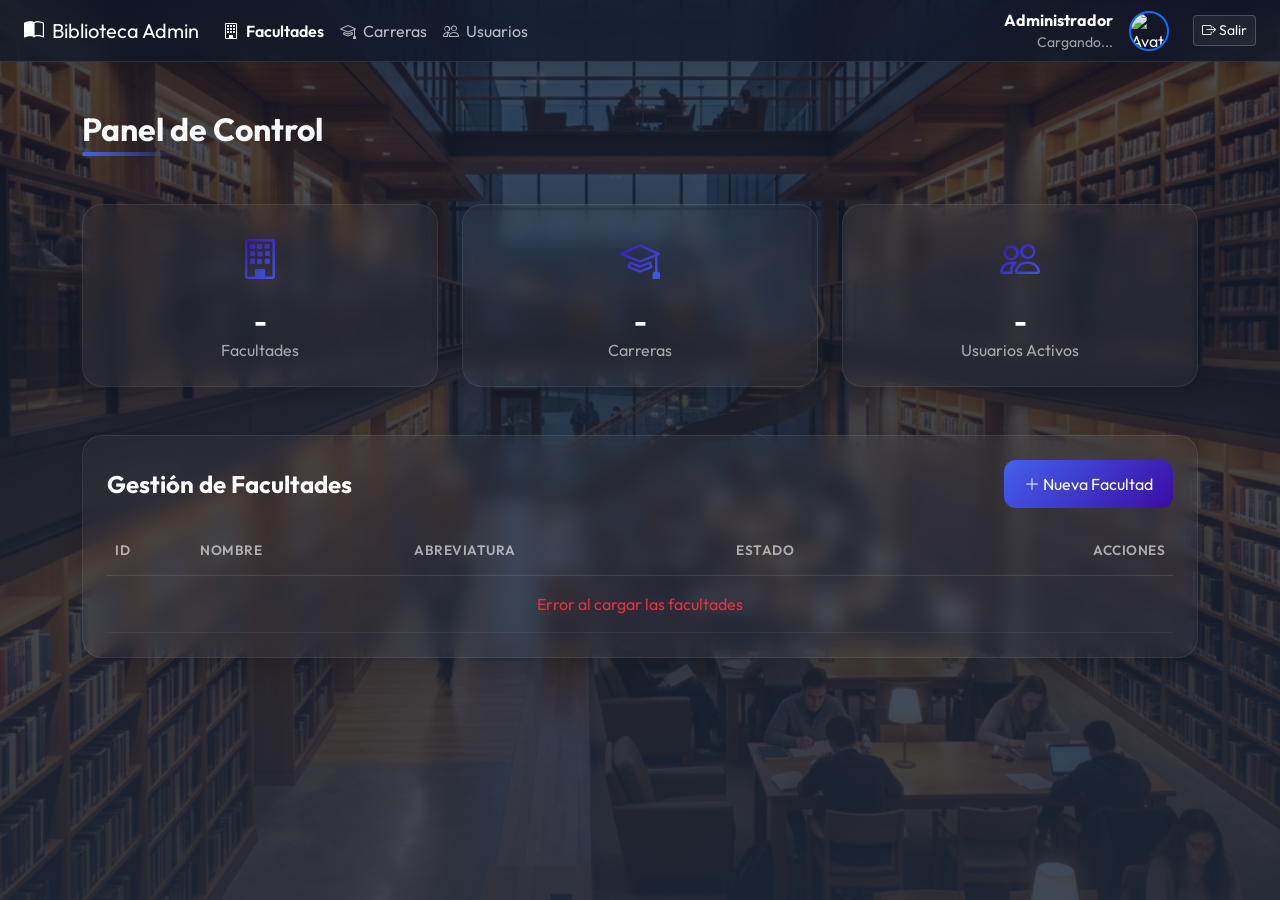
==== commit b3a8c7e7: "feat: Cambio de contraseñas, perfiles dinámicos y arreglos UI - Agregado endpoint y UI para que el a" ====
--- a/frontend/pages/administrador/index.html
+++ b/frontend/pages/administrador/index.html
@@ -41,11 +41,11 @@
       </ul>
       <div class="d-flex align-items-center gap-3">
         <div class="text-end d-none d-lg-block">
-            <div class="fw-bold text-white fs-6">Administrador</div>
-            <div class="text-light-50 small">admin@unp.edu.pe</div>
-        </div>
-        <img src="https://ui-avatars.com/api/?name=Admin&background=4361ee&color=fff" class="rounded-circle border border-primary border-2" width="40" height="40" alt="Avatar">
-        <a class="btn btn-outline-light btn-sm ms-2 custom-btn-outline" href="../../index.html"><i class="bi bi-box-arrow-right"></i> Salir</a>
+            <div class="fw-bold text-white fs-6" id="headerUserName">Administrador</div>
+            <div class="text-light-50 small" id="headerUserEmail">Cargando...</div>
+        </div>
+        <img src="https://ui-avatars.com/api/?name=Admin&background=4361ee&color=fff" id="headerUserAvatar" class="rounded-circle border border-primary border-2" width="40" height="40" alt="Avatar">
+        <a class="btn btn-outline-light btn-sm ms-2 custom-btn-outline" href="#" onclick="logout()"><i class="bi bi-box-arrow-right"></i> Salir</a>
       </div>
     </div>
   </div>
@@ -366,9 +366,54 @@
         </div>
     </div>
 
+    <!-- Modal Cambiar Contraseña -->
+    <div class="modal fade" id="modalCambiarPassword" tabindex="-1" aria-hidden="true">
+        <div class="modal-dialog modal-dialog-centered modal-sm">
+            <div class="modal-content text-white" style="background: rgba(15, 23, 42, 0.95); backdrop-filter: blur(10px); border: 1px solid rgba(255, 255, 255, 0.1);">
+                <div class="modal-header border-secondary border-opacity-50">
+                    <h5 class="modal-title fw-bold">Cambiar Clave</h5>
+                    <button type="button" class="btn-close btn-close-white" data-bs-dismiss="modal" aria-label="Close"></button>
+                </div>
+                <div class="modal-body">
+                    <div id="passwordAlert" class="alert d-none text-center" role="alert" style="border-radius: 12px; font-size: 0.9rem;"></div>
+                    <form id="formCambiarPassword">
+                        <input type="hidden" id="passwordUsuarioId">
+                        <div class="mb-3">
+                            <label class="form-label text-light-50 small">Nueva Contraseña</label>
+                            <input type="password" class="form-control custom-input bg-transparent text-white border-secondary" id="nuevaPassword" required>
+                        </div>
+                    </form>
+                </div>
+                <div class="modal-footer border-secondary border-opacity-50">
+                    <button type="button" class="btn btn-outline-secondary text-white border-secondary" data-bs-dismiss="modal">Cancelar</button>
+                    <button type="button" class="btn btn-primary custom-btn" onclick="guardarNuevaPassword()">Guardar</button>
+                </div>
+            </div>
+        </div>
+    </div>
+
 <script src="https://cdn.jsdelivr.net/npm/bootstrap@5.3.0/dist/js/bootstrap.bundle.min.js"></script>
 <script src="https://cdn.jsdelivr.net/npm/choices.js/public/assets/scripts/choices.min.js"></script>
 <script src="../../js/api.js"></script>
+<script>
+    document.addEventListener('DOMContentLoaded', () => {
+        const userInfoStr = localStorage.getItem('usuarioInfo');
+        if (userInfoStr) {
+            const userInfo = JSON.parse(userInfoStr);
+            if (userInfo.nombreCompleto) {
+                const fullName = userInfo.nombreCompleto;
+                document.getElementById('headerUserName').textContent = fullName;
+                document.getElementById('headerUserEmail').textContent = userInfo.rol.charAt(0).toUpperCase() + userInfo.rol.slice(1);
+                document.getElementById('headerUserAvatar').src = `https://ui-avatars.com/api/?name=${encodeURIComponent(fullName)}&background=4361ee&color=fff`;
+            }
+        }
+    });
+
+    function logout() {
+        localStorage.removeItem('usuarioInfo');
+        window.location.href = '../../index.html';
+    }
+</script>
 <script src="facultades.js"></script>
 <script src="carreras.js"></script>
 <script src="usuarios.js"></script>
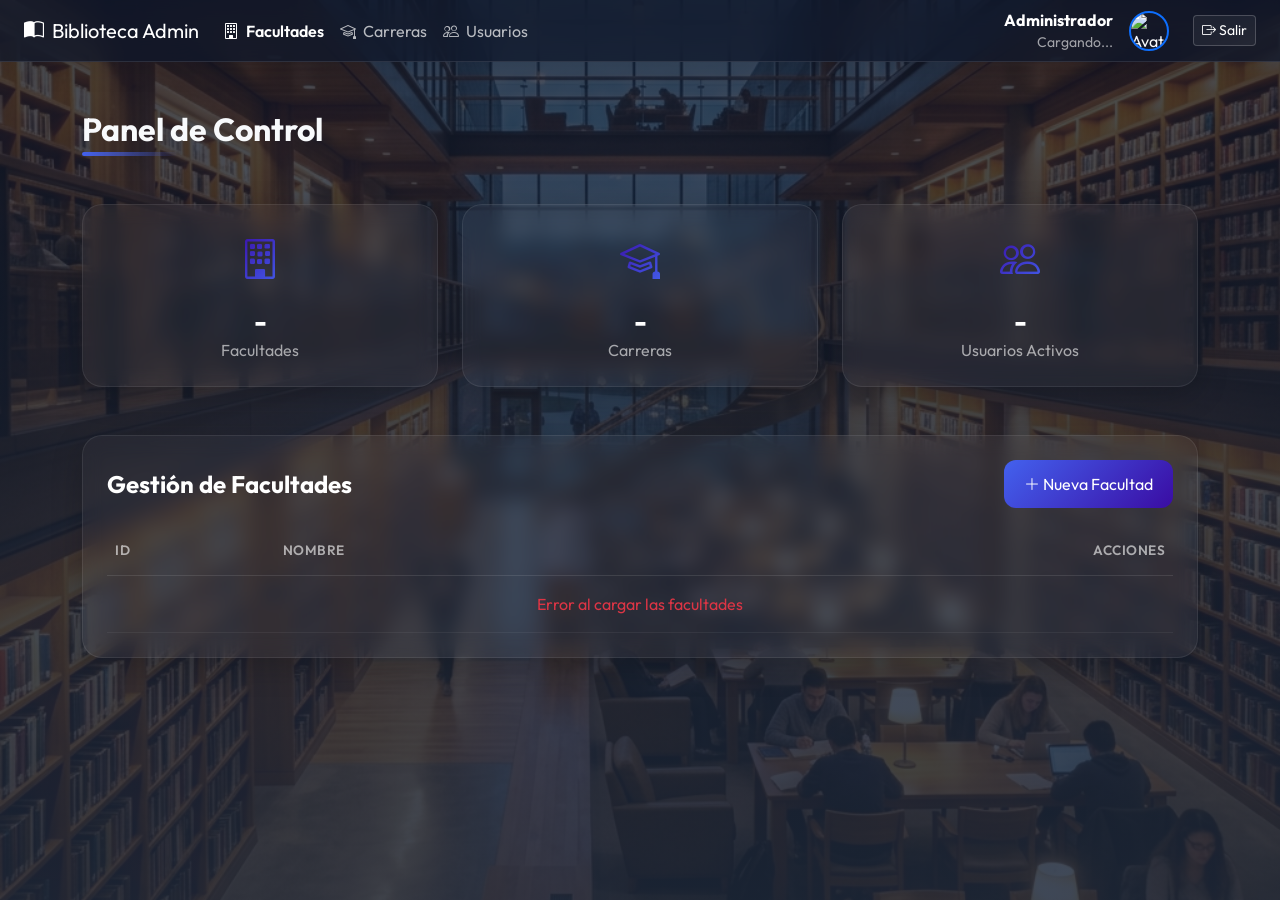
==== commit 03a227f3: "fix: refactorizar facultad para remover atributos obsoletos, añadir validaciones de negocio en proce" ====
--- a/frontend/pages/administrador/index.html
+++ b/frontend/pages/administrador/index.html
@@ -90,8 +90,6 @@
                     <tr>
                         <th>ID</th>
                         <th>Nombre</th>
-                        <th>Abreviatura</th>
-                        <th>Estado</th>
                         <th class="text-end">Acciones</th>
                     </tr>
                 </thead>
@@ -174,17 +172,6 @@
                         <div class="mb-3">
                             <label class="form-label text-light-50 small">Nombre de la Facultad</label>
                             <input type="text" class="form-control custom-input bg-transparent text-white border-secondary" id="facultadNombre" required>
-                        </div>
-                        <div class="mb-3">
-                            <label class="form-label text-light-50 small">Abreviatura</label>
-                            <input type="text" class="form-control custom-input bg-transparent text-white border-secondary" id="facultadAbreviatura" placeholder="Ej: FI">
-                        </div>
-                        <div class="mb-3">
-                            <label class="form-label text-light-50 small">Estado</label>
-                            <select class="form-select custom-input border-secondary w-100" id="facultadEstado" style="background-color: #1e293b !important; color: white;">
-                                <option value="Activo">Activo</option>
-                                <option value="Inactivo">Inactivo</option>
-                            </select>
                         </div>
                     </form>
                 </div>
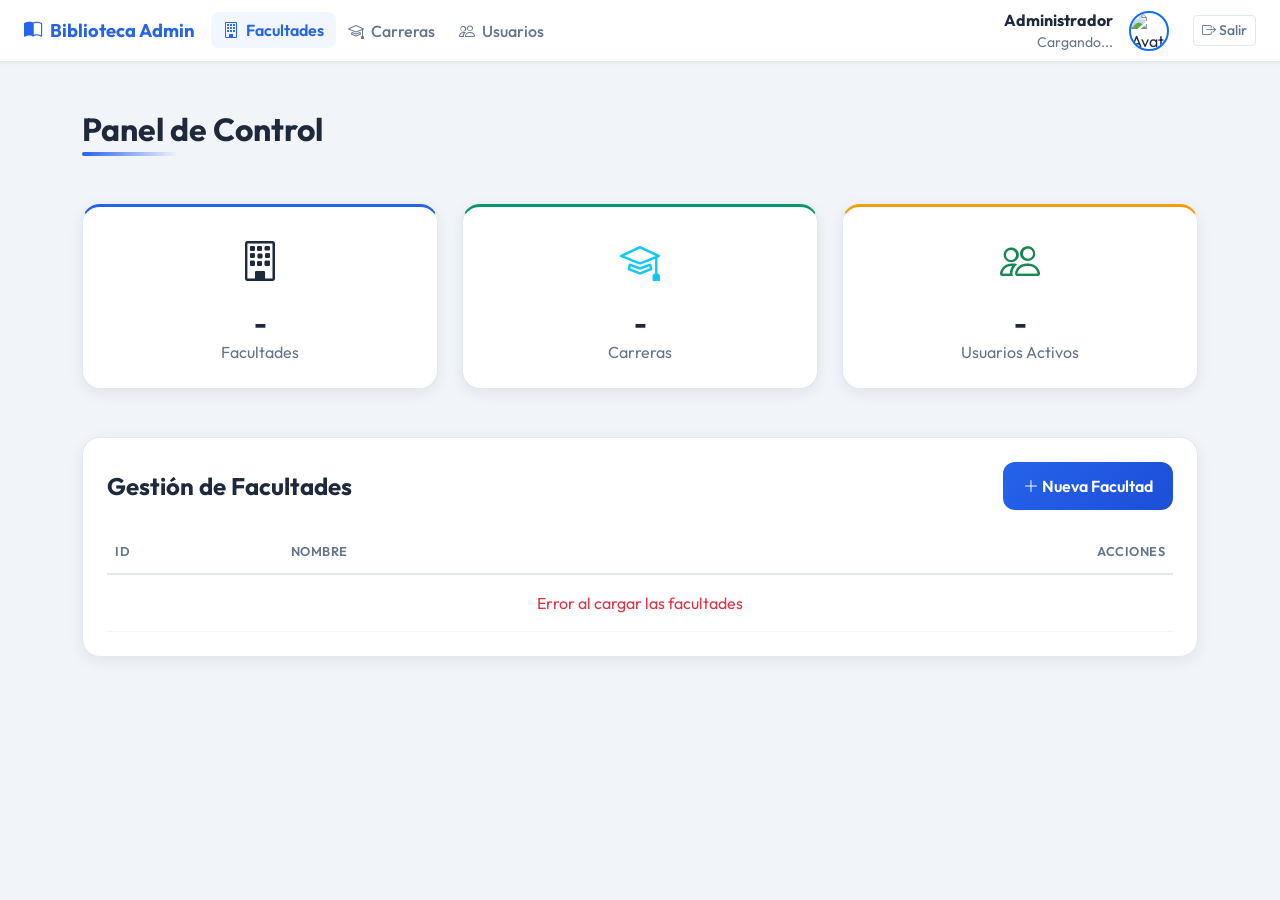
==== commit c2ad11b7: "feat: Implementar modulo de prestamos y comprobante de ticket, aplicar refactor de diseno a dashboar" ====
--- a/frontend/pages/administrador/index.html
+++ b/frontend/pages/administrador/index.html
@@ -161,7 +161,7 @@
     <!-- Modal Facultad -->
     <div class="modal fade" id="modalFacultad" tabindex="-1" aria-hidden="true">
         <div class="modal-dialog modal-dialog-centered">
-            <div class="modal-content text-white" style="background: rgba(15, 23, 42, 0.95); backdrop-filter: blur(10px); border: 1px solid rgba(255, 255, 255, 0.1);">
+            <div class="modal-content text-white">
                 <div class="modal-header border-secondary border-opacity-50">
                     <h5 class="modal-title fw-bold" id="modalFacultadTitle">Nueva Facultad</h5>
                     <button type="button" class="btn-close btn-close-white" data-bs-dismiss="modal" aria-label="Close"></button>
@@ -186,7 +186,7 @@
     <!-- Modal Confirmar Eliminación -->
     <div class="modal fade" id="modalEliminarFacultad" tabindex="-1" aria-hidden="true">
         <div class="modal-dialog modal-dialog-centered modal-sm">
-            <div class="modal-content text-white" style="background: rgba(15, 23, 42, 0.95); backdrop-filter: blur(10px); border: 1px solid rgba(255, 255, 255, 0.1);">
+            <div class="modal-content text-white">
                 <div class="modal-body text-center p-4">
                     <i class="bi bi-exclamation-triangle text-warning" style="font-size: 3rem;"></i>
                     <h5 class="mt-3 mb-3 fw-bold">¿Estás seguro?</h5>
@@ -204,7 +204,7 @@
     <!-- Modal Carrera -->
     <div class="modal fade" id="modalCarrera" tabindex="-1" aria-hidden="true">
         <div class="modal-dialog modal-dialog-centered">
-            <div class="modal-content text-white" style="background: rgba(15, 23, 42, 0.95); backdrop-filter: blur(10px); border: 1px solid rgba(255, 255, 255, 0.1);">
+            <div class="modal-content text-white">
                 <div class="modal-header border-secondary border-opacity-50">
                     <h5 class="modal-title fw-bold" id="modalCarreraTitle">Nueva Carrera</h5>
                     <button type="button" class="btn-close btn-close-white" data-bs-dismiss="modal" aria-label="Close"></button>
@@ -218,7 +218,7 @@
                         </div>
                         <div class="mb-3">
                             <label class="form-label text-light-50 small">Facultad</label>
-                            <select class="form-select custom-input border-secondary w-100" id="carreraFacultad" style="background-color: #1e293b !important; color: white;" required>
+                            <select class="form-select custom-input border-secondary w-100" id="carreraFacultad" required>
                                 <option value="">Seleccione una facultad...</option>
                             </select>
                         </div>
@@ -235,7 +235,7 @@
     <!-- Modal Usuario -->
     <div class="modal fade" id="modalUsuario" tabindex="-1" aria-hidden="true">
         <div class="modal-dialog modal-dialog-centered modal-lg">
-            <div class="modal-content text-white" style="background: rgba(15, 23, 42, 0.95); backdrop-filter: blur(10px); border: 1px solid rgba(255, 255, 255, 0.1);">
+            <div class="modal-content text-white">
                 <div class="modal-header border-secondary border-opacity-50">
                     <h5 class="modal-title fw-bold" id="modalUsuarioTitle">Nuevo Usuario</h5>
                     <button type="button" class="btn-close btn-close-white" data-bs-dismiss="modal" aria-label="Close"></button>
@@ -276,7 +276,7 @@
                             </div>
                             <div class="col-md-4">
                                 <label class="text-light-50 small mb-1">Rol</label>
-                                <select class="form-select custom-input bg-transparent text-white border-secondary" id="regRol" required style="background-color: #1e293b !important;">
+                                <select class="form-select custom-input bg-transparent text-white border-secondary" id="regRol" required>
                                     <option value="lector" selected>Lector</option>
                                     <option value="bibliotecario">Bibliotecario</option>
                                     <option value="administrador">Administrador</option>
@@ -288,7 +288,7 @@
                                 <div class="row g-3">
                                     <div class="col-md-4">
                                         <label class="text-light-50 small mb-1">Tipo Lector</label>
-                                        <select class="form-select custom-input bg-transparent text-white border-secondary" id="regTipoLector" style="background-color: #1e293b !important;">
+                                        <select class="form-select custom-input bg-transparent text-white border-secondary" id="regTipoLector">
                                             <option value="estudiante" selected>Estudiante</option>
                                             <option value="docente">Docente</option>
                                             <option value="personal_administrativo">Administrativo</option>
@@ -301,7 +301,7 @@
                                     </div>
                                     <div class="col-md-4">
                                         <label class="text-light-50 small mb-1">Carrera</label>
-                                        <select class="form-select custom-input border-secondary w-100" id="regIdCarrera" style="background-color: #1e293b !important;">
+                                        <select class="form-select custom-input border-secondary w-100" id="regIdCarrera">
                                             <option value="">Cargando carreras...</option>
                                         </select>
                                     </div>
@@ -321,7 +321,7 @@
     <!-- Modal Confirmar Estado Usuario -->
     <div class="modal fade" id="modalEstadoUsuario" tabindex="-1" aria-hidden="true">
         <div class="modal-dialog modal-dialog-centered modal-sm">
-            <div class="modal-content text-white" style="background: rgba(15, 23, 42, 0.95); backdrop-filter: blur(10px); border: 1px solid rgba(255, 255, 255, 0.1);">
+            <div class="modal-content text-white">
                 <div class="modal-body text-center p-4">
                     <i class="bi bi-info-circle text-info" style="font-size: 3rem;"></i>
                     <h5 class="mt-3 mb-3 fw-bold" id="tituloEstadoUsuario">¿Cambiar estado?</h5>
@@ -338,7 +338,7 @@
     </div>
     <div class="modal fade" id="modalEliminarCarrera" tabindex="-1" aria-hidden="true">
         <div class="modal-dialog modal-dialog-centered modal-sm">
-            <div class="modal-content text-white" style="background: rgba(15, 23, 42, 0.95); backdrop-filter: blur(10px); border: 1px solid rgba(255, 255, 255, 0.1);">
+            <div class="modal-content text-white">
                 <div class="modal-body text-center p-4">
                     <i class="bi bi-exclamation-triangle text-warning" style="font-size: 3rem;"></i>
                     <h5 class="mt-3 mb-3 fw-bold">¿Estás seguro?</h5>
@@ -356,7 +356,7 @@
     <!-- Modal Cambiar Contraseña -->
     <div class="modal fade" id="modalCambiarPassword" tabindex="-1" aria-hidden="true">
         <div class="modal-dialog modal-dialog-centered modal-sm">
-            <div class="modal-content text-white" style="background: rgba(15, 23, 42, 0.95); backdrop-filter: blur(10px); border: 1px solid rgba(255, 255, 255, 0.1);">
+            <div class="modal-content text-white">
                 <div class="modal-header border-secondary border-opacity-50">
                     <h5 class="modal-title fw-bold">Cambiar Clave</h5>
                     <button type="button" class="btn-close btn-close-white" data-bs-dismiss="modal" aria-label="Close"></button>
--- a/frontend/css/style.css
+++ b/frontend/css/style.css
@@ -1,25 +1,55 @@
-/* Estilos globales y Tipografía moderna */
+/* ==========================================================================
+   Sistema de Biblioteca Universitaria – Hoja de Estilos Principal
+   ==========================================================================
+   Paleta de colores:
+     - Primario:   #2563eb  (azul vibrante)
+     - Acento:     #059669  (verde esmeralda)
+     - Texto:      #1e293b  (slate oscuro)
+     - Subtexto:   #64748b  (slate medio)
+     - Fondo:      #f1f5f9  (gris azulado claro)
+     - Tarjetas:   #ffffff
+   ========================================================================== */
+
+/* ---------- Variables Globales ---------- */
 :root {
-    --primary-color: #4361ee;
-    --primary-hover: #3a0ca3;
+    --primary-color: #2563eb;
+    --primary-hover: #1d4ed8;
+    --accent-color: #059669;
+    --accent-hover: #047857;
+    --text-dark: #1e293b;
+    --text-medium: #475569;
+    --text-muted: #64748b;
+    --bg-body: #f1f5f9;
+    --bg-card: #ffffff;
+    --border-subtle: #e2e8f0;
+    --shadow-sm: 0 1px 3px rgba(0, 0, 0, 0.06);
+    --shadow-md: 0 4px 16px rgba(0, 0, 0, 0.07);
+    --shadow-lg: 0 10px 30px rgba(0, 0, 0, 0.09);
+    --radius-md: 14px;
+    --radius-lg: 18px;
+
+    /* Login glassmorphism (untouched) */
     --glass-bg: rgba(255, 255, 255, 0.1);
     --glass-border: rgba(255, 255, 255, 0.2);
 }
 
+/* ---------- Base ---------- */
 body {
     font-family: 'Outfit', sans-serif;
-    background-color: #f8f9fa;
+    background-color: var(--bg-body);
     margin: 0;
-}
-
-/* Background image para el Login */
+    color: var(--text-dark);
+}
+
+/* ==========================================================================
+   LOGIN  (no se toca, se mantiene hermoso)
+   ========================================================================== */
 .login-bg {
     background: linear-gradient(rgba(0, 0, 0, 0.6), rgba(0, 0, 0, 0.7)), url('../img/bg.png') no-repeat center center/cover;
     position: relative;
     overflow: hidden;
 }
 
-/* Efecto Glassmorphism avanzado */
 .glass-panel {
     background: var(--glass-bg);
     backdrop-filter: blur(15px);
@@ -34,7 +64,6 @@
     animation: fadeUpIn 0.8s ease-out forwards;
 }
 
-/* Inputs personalizados transparentes */
 .custom-input .form-control {
     background: rgba(255, 255, 255, 0.05);
     border: 1px solid rgba(255, 255, 255, 0.3);
@@ -46,7 +75,7 @@
 .custom-input .form-control:focus {
     background: rgba(255, 255, 255, 0.1);
     border-color: var(--primary-color);
-    box-shadow: 0 0 0 0.25rem rgba(67, 97, 238, 0.25);
+    box-shadow: 0 0 0 0.25rem rgba(37, 99, 235, 0.25);
     color: #fff;
 }
 
@@ -54,132 +83,148 @@
     color: rgba(255, 255, 255, 0.7);
 }
 
-/* Botones Premium */
+/* ---------- Botones Premium ---------- */
 .custom-btn {
     background: linear-gradient(135deg, var(--primary-color), var(--primary-hover));
     border: none;
     border-radius: 12px;
     padding: 12px 20px;
+    color: #fff;
+    font-weight: 600;
     transition: transform 0.2s ease, box-shadow 0.2s ease;
 }
 
 .custom-btn:hover {
     transform: translateY(-2px);
-    box-shadow: 0 10px 20px rgba(67, 97, 238, 0.4);
+    box-shadow: 0 10px 20px rgba(37, 99, 235, 0.35);
+    color: #fff;
 }
 
 .custom-btn:active {
     transform: translateY(0);
 }
 
-/* Textos */
+/* Login-specific text helpers (only used inside .login-bg) */
+.login-bg .text-light-50 {
+    color: rgba(255, 255, 255, 0.6);
+}
+
+.login-bg .hover-glow:hover {
+    color: #fff !important;
+    text-shadow: 0 0 8px rgba(255, 255, 255, 0.5);
+    transition: all 0.3s;
+}
+
+/* Base fallback for custom helper classes */
 .text-light-50 {
-    color: rgba(255, 255, 255, 0.6);
+    color: var(--text-muted);
 }
 
 .hover-glow:hover {
-    color: #fff !important;
-    text-shadow: 0 0 8px rgba(255,255,255,0.5);
+    color: var(--primary-color) !important;
     transition: all 0.3s;
 }
 
-/* Animaciones */
+/* ==========================================================================
+   ANIMACIONES
+   ========================================================================== */
 @keyframes fadeUpIn {
-    0% {
-        opacity: 0;
-        transform: translateY(30px);
-    }
-    100% {
-        opacity: 1;
-        transform: translateY(0);
-    }
-}
-
-/* Dashboard & Glass UI Additions */
+    0% { opacity: 0; transform: translateY(30px); }
+    100% { opacity: 1; transform: translateY(0); }
+}
+
+@keyframes smoothFadeIn {
+    0% { opacity: 0; transform: translateY(15px); }
+    100% { opacity: 1; transform: translateY(0); }
+}
+
+.fade-in-up {
+    animation: fadeUpIn 0.6s ease-out forwards;
+}
+
+.tab-transition {
+    animation: smoothFadeIn 0.4s cubic-bezier(0.4, 0, 0.2, 1) forwards;
+}
+
+/* ==========================================================================
+   DASHBOARD – Tema Claro Bibliotecario
+   Se aplica a Admin, Bibliotecario y Lector (body.dashboard-bg)
+   ========================================================================== */
 .dashboard-bg {
-    background: linear-gradient(rgba(15, 23, 42, 0.75), rgba(30, 41, 59, 0.85)), url('../img/bg.png') no-repeat center center/cover;
+    background: var(--bg-body);
     background-attachment: fixed;
-    color: #f8fafc;
+    color: var(--text-dark);
     min-height: 100vh;
 }
 
+/* ---------- Navbar ---------- */
 .glass-navbar {
-    background: rgba(15, 23, 42, 0.75);
-    backdrop-filter: blur(16px);
-    -webkit-backdrop-filter: blur(16px);
-    border-bottom: 1px solid rgba(255, 255, 255, 0.1);
-    box-shadow: 0 4px 30px rgba(0, 0, 0, 0.1);
+    background: var(--bg-card) !important;
+    border-bottom: 1px solid var(--border-subtle);
+    box-shadow: var(--shadow-sm);
+    backdrop-filter: none;
+}
+
+.glass-navbar .navbar-brand {
+    color: var(--primary-color) !important;
+    font-weight: 700;
+    font-size: 1.15rem;
+}
+
+.glass-navbar .navbar-brand i {
+    color: var(--primary-color) !important;
+    -webkit-text-fill-color: var(--primary-color) !important;
 }
 
 .glass-navbar .nav-link {
-    color: rgba(255, 255, 255, 0.7);
+    color: var(--text-muted) !important;
+    font-weight: 500;
     transition: all 0.3s ease;
-}
-
-.glass-navbar .nav-link:hover, .glass-navbar .nav-link.active {
-    color: #fff;
-}
-
+    border-radius: 8px;
+    padding: 6px 12px !important;
+}
+
+.glass-navbar .nav-link:hover,
+.glass-navbar .nav-link.active {
+    color: var(--primary-color) !important;
+    background: rgba(37, 99, 235, 0.06);
+    transform: translateY(-1px);
+}
+
+/* Toggler para responsive */
+.dashboard-bg .navbar-toggler-icon {
+    background-image: url("data:image/svg+xml,%3csvg xmlns='http://www.w3.org/2000/svg' viewBox='0 0 30 30'%3e%3cpath stroke='%23475569' stroke-linecap='round' stroke-miterlimit='10' stroke-width='2' d='M4 7h22M4 15h22M4 23h22'/%3e%3c/svg%3e") !important;
+}
+
+/* ---------- Tarjetas Stat ---------- */
 .glass-card {
-    background: rgba(255, 255, 255, 0.03);
-    backdrop-filter: blur(10px);
-    -webkit-backdrop-filter: blur(10px);
-    border: 1px solid rgba(255, 255, 255, 0.08);
-    border-radius: 20px;
-    box-shadow: 0 8px 32px 0 rgba(0, 0, 0, 0.2);
-    transition: transform 0.3s ease, box-shadow 0.3s ease, border-color 0.3s ease;
+    background: var(--bg-card);
+    border: 1px solid var(--border-subtle);
+    border-radius: var(--radius-lg);
+    box-shadow: var(--shadow-md);
+    transition: transform 0.3s ease, box-shadow 0.3s ease;
 }
 
 .glass-card:hover {
-    transform: translateY(-5px);
-    box-shadow: 0 12px 40px rgba(0, 0, 0, 0.3);
-    border-color: rgba(255, 255, 255, 0.15);
+    transform: translateY(-4px);
+    box-shadow: var(--shadow-lg);
 }
 
 .stat-card-icon {
     font-size: 2.5rem;
-    background: -webkit-linear-gradient(135deg, var(--primary-color), var(--primary-hover));
-    -webkit-background-clip: text;
-    -webkit-text-fill-color: transparent;
     margin-bottom: 15px;
     display: inline-block;
-}
-
-.table-glass {
-    --bs-table-bg: transparent;
-    --bs-table-color: #f8fafc;
-    color: #f8fafc;
-    background: transparent;
-    margin-bottom: 0;
-}
-
-.table-glass th {
-    border-bottom: 1px solid rgba(255, 255, 255, 0.1);
-    color: rgba(255, 255, 255, 0.6);
-    font-weight: 600;
-    text-transform: uppercase;
-    font-size: 0.85rem;
-    letter-spacing: 0.5px;
-    padding-bottom: 15px;
-}
-
-.table-glass td {
-    border-bottom: 1px solid rgba(255, 255, 255, 0.05);
-    color: #f8fafc;
-    padding: 15px 10px;
-}
-
-.table-glass tbody tr {
-    transition: background-color 0.2s ease;
-}
-
-.table-glass tbody tr:hover {
-    background: rgba(255, 255, 255, 0.05);
-}
-
+    /* Cada icono hereda su color de la clase text-* de Bootstrap */
+    background: none !important;
+    -webkit-background-clip: unset !important;
+    -webkit-text-fill-color: unset !important;
+}
+
+/* ---------- Títulos de Página ---------- */
 .page-title {
     font-weight: 700;
     margin-bottom: 1.5rem;
+    color: var(--text-dark);
     position: relative;
     display: inline-block;
 }
@@ -195,40 +240,79 @@
     border-radius: 2px;
 }
 
+/* ---------- Tablas ---------- */
+.table-glass {
+    --bs-table-bg: transparent;
+    --bs-table-color: var(--text-dark);
+    color: var(--text-dark);
+    background: transparent;
+    margin-bottom: 0;
+}
+
+.table-glass th {
+    border-bottom: 2px solid var(--border-subtle);
+    color: var(--text-muted);
+    font-weight: 600;
+    text-transform: uppercase;
+    font-size: 0.8rem;
+    letter-spacing: 0.5px;
+    padding-bottom: 12px;
+}
+
+.table-glass td {
+    border-bottom: 1px solid #f1f5f9;
+    color: var(--text-dark);
+    padding: 14px 10px;
+    vertical-align: middle;
+}
+
+.table-glass tbody tr {
+    transition: background-color 0.2s ease;
+}
+
+.table-glass tbody tr:hover {
+    background: rgba(37, 99, 235, 0.03);
+}
+
+/* ---------- Botón Outline adaptado ---------- */
 .custom-btn-outline {
-    border: 1px solid rgba(255, 255, 255, 0.2);
-    color: #fff;
-    background: rgba(255, 255, 255, 0.05);
+    border: 1.5px solid var(--primary-color) !important;
+    color: var(--primary-color) !important;
+    background: transparent;
+    font-weight: 500;
     transition: all 0.3s ease;
 }
 
 .custom-btn-outline:hover {
-    background: rgba(255, 255, 255, 0.15);
-    border-color: rgba(255, 255, 255, 0.4);
-    color: #fff;
-}
-
-.fade-in-up {
-    animation: fadeUpIn 0.6s ease-out forwards;
-}
-
-/* Custom Search Input */
+    background: var(--primary-color) !important;
+    border-color: var(--primary-color) !important;
+    color: #fff !important;
+}
+
+/* ---------- Search Input ---------- */
+.custom-search-input {
+    background: var(--bg-card) !important;
+    border: 1px solid var(--border-subtle) !important;
+    color: var(--text-dark) !important;
+}
+
 .custom-search-input:focus {
-    background: transparent !important;
-    color: #fff !important;
-    box-shadow: none !important;
-    border-color: rgba(255, 255, 255, 0.5) !important;
+    background: #fff !important;
+    box-shadow: 0 0 0 0.25rem rgba(37, 99, 235, 0.12) !important;
+    border-color: var(--primary-color) !important;
 }
 
 .custom-search-input::placeholder {
-    color: rgba(255, 255, 255, 0.4);
-}
-
+    color: #94a3b8;
+}
+
+/* Hero search card (Lector) */
 .hero-search-card {
-    background: linear-gradient(135deg, rgba(67, 97, 238, 0.1) 0%, rgba(67, 97, 238, 0.02) 100%);
-    border: 1px solid rgba(67, 97, 238, 0.2);
-}
-
+    background: linear-gradient(135deg, #eff6ff 0%, #f0fdf4 100%) !important;
+    border: 1px solid var(--border-subtle) !important;
+}
+
+/* ---------- Book Cards (Lector) ---------- */
 .book-card .book-cover-placeholder {
     transition: transform 0.5s ease;
 }
@@ -238,71 +322,318 @@
 }
 
 /* ==========================================================================
-   Estilos personalizados para Choices.js (Glassmorphism)
+   SOBRESCRITURA MASIVA: clases oscuras de Bootstrap dentro del dashboard
+   ========================================================================== */
+
+/* --- Textos --- */
+.dashboard-bg .text-white {
+    color: var(--text-dark) !important;
+}
+
+.dashboard-bg .text-white-50 {
+    color: var(--text-muted) !important;
+}
+
+.dashboard-bg .text-light-50 {
+    color: var(--text-muted) !important;
+}
+
+/* --- Bordes --- */
+.dashboard-bg .border-light-subtle {
+    border-color: var(--border-subtle) !important;
+}
+
+.dashboard-bg .border-secondary {
+    border-color: var(--border-subtle) !important;
+}
+
+.dashboard-bg .border-opacity-50 {
+    --bs-border-opacity: 1 !important;
+}
+
+/* --- Backgrounds --- */
+.dashboard-bg .bg-transparent {
+    background-color: transparent !important;
+}
+
+/* --- Botones "outline-light" dentro del dashboard --- */
+.dashboard-bg .btn-outline-light {
+    color: var(--text-muted) !important;
+    border-color: var(--border-subtle) !important;
+    background: transparent !important;
+}
+
+.dashboard-bg .btn-outline-light:hover {
+    color: var(--primary-color) !important;
+    border-color: var(--primary-color) !important;
+    background: rgba(37, 99, 235, 0.06) !important;
+}
+
+/* --- Botón "close" en modales --- */
+.dashboard-bg .btn-close-white {
+    filter: none !important;
+}
+
+/* --- Input group text (ícono de búsqueda) --- */
+.dashboard-bg .input-group-text {
+    background: var(--bg-card) !important;
+    border-color: var(--border-subtle) !important;
+    color: var(--text-muted) !important;
+}
+
+/* ==========================================================================
+   MODALES – Tema Claro
+   ========================================================================== */
+.dashboard-bg .modal-content,
+.dashboard-bg .modal-content.text-white {
+    background: var(--bg-card) !important;
+    border: 1px solid var(--border-subtle) !important;
+    box-shadow: var(--shadow-lg);
+    color: var(--text-dark) !important;
+    border-radius: var(--radius-lg);
+}
+
+.dashboard-bg .modal-header {
+    border-bottom: 1px solid var(--border-subtle) !important;
+}
+
+.dashboard-bg .modal-footer {
+    border-top: 1px solid var(--border-subtle) !important;
+}
+
+.dashboard-bg .modal-content .btn-outline-secondary {
+    color: var(--text-muted) !important;
+    border-color: var(--border-subtle) !important;
+}
+
+.dashboard-bg .modal-content .btn-outline-secondary:hover {
+    background-color: #f8fafc !important;
+    color: var(--text-dark) !important;
+}
+
+/* Inputs y selects dentro de modales */
+.dashboard-bg .modal-content input,
+.dashboard-bg .modal-content select,
+.dashboard-bg .modal-content textarea {
+    color: var(--text-dark) !important;
+    border: 1px solid var(--border-subtle) !important;
+    background-color: var(--bg-card) !important;
+    border-radius: 10px;
+}
+
+.dashboard-bg .modal-content input:focus,
+.dashboard-bg .modal-content select:focus,
+.dashboard-bg .modal-content textarea:focus {
+    border-color: var(--primary-color) !important;
+    box-shadow: 0 0 0 0.2rem rgba(37, 99, 235, 0.15) !important;
+}
+
+/* Labels dentro de modales */
+.dashboard-bg .modal-content .form-label,
+.dashboard-bg .modal-content label {
+    color: var(--text-medium) !important;
+}
+
+/* ==========================================================================
+   CHOICES.JS – Tema Claro Premium
    ========================================================================== */
 .choices {
     margin-bottom: 0;
 }
+
+/* --- Contenedor principal --- */
 .choices__inner {
-    background-color: transparent !important;
-    border: 1px solid rgba(255, 255, 255, 0.2) !important;
+    background-color: var(--bg-card) !important;
+    border: 1.5px solid var(--border-subtle) !important;
     border-radius: 12px !important;
-    color: #fff !important;
+    color: var(--text-dark) !important;
     min-height: 48px;
-    padding-top: 5px !important;
-}
+    padding: 6px 8px !important;
+    transition: border-color 0.25s ease, box-shadow 0.25s ease;
+}
+
+.choices.is-focused .choices__inner {
+    border-color: var(--primary-color) !important;
+    box-shadow: 0 0 0 3px rgba(37, 99, 235, 0.12) !important;
+}
+
 .choices[data-type*="select-one"] .choices__inner {
     padding-bottom: 5px !important;
 }
-.choices__list--dropdown {
-    background: rgba(30, 41, 59, 0.95) !important; /* Fondo oscuro glass */
-    backdrop-filter: blur(15px);
-    -webkit-backdrop-filter: blur(15px);
-    border: 1px solid rgba(255, 255, 255, 0.1) !important;
+
+/* --- Tags / Pills (autores seleccionados) --- */
+.choices__list--multiple .choices__item {
+    background: linear-gradient(135deg, #eff6ff, #dbeafe) !important;
+    border: 1px solid #93c5fd !important;
+    border-radius: 20px !important;
+    color: #1e40af !important;
+    font-size: 0.85rem !important;
+    font-weight: 500 !important;
+    padding: 5px 12px !important;
+    margin: 3px 4px !important;
+    display: inline-flex !important;
+    align-items: center !important;
+    gap: 6px !important;
+    transition: all 0.2s ease !important;
+    line-height: 1.4 !important;
+}
+
+.choices__list--multiple .choices__item.is-highlighted {
+    background: linear-gradient(135deg, #dbeafe, #bfdbfe) !important;
+    border-color: #60a5fa !important;
+}
+
+/* --- Botón eliminar del tag (la "X") --- */
+.choices__list--multiple .choices__button {
+    border: none !important;
+    background: none !important;
+    color: #3b82f6 !important;
+    opacity: 0.6;
+    margin: 0 !important;
+    padding: 0 0 0 4px !important;
+    font-size: 1rem !important;
+    line-height: 1 !important;
+    cursor: pointer;
+    border-left: 1px solid #93c5fd !important;
+    padding-left: 8px !important;
+    transition: opacity 0.2s ease;
+    background-image: url("data:image/svg+xml,%3Csvg xmlns='http://www.w3.org/2000/svg' width='12' height='12' viewBox='0 0 24 24' fill='none' stroke='%232563eb' stroke-width='2.5' stroke-linecap='round' stroke-linejoin='round'%3E%3Cline x1='18' y1='6' x2='6' y2='18'%3E%3C/line%3E%3Cline x1='6' y1='6' x2='18' y2='18'%3E%3C/line%3E%3C/svg%3E") !important;
+    background-repeat: no-repeat !important;
+    background-position: center !important;
+    background-size: 10px !important;
+    width: 18px !important;
+    height: 18px !important;
+    text-indent: -9999px !important;
+}
+
+.choices__list--multiple .choices__button:hover {
+    opacity: 1;
+}
+
+/* --- Dropdown (lista desplegable) --- */
+.choices__list--dropdown,
+.choices__list[aria-expanded] {
+    background: #fff !important;
+    border: 1.5px solid var(--border-subtle) !important;
     border-radius: 12px !important;
-    color: #fff !important;
-    box-shadow: 0 10px 30px rgba(0, 0, 0, 0.5) !important;
-    margin-top: 5px;
-    z-index: 1050; /* Por encima de otros elementos */
-}
-.choices__list--dropdown .choices__item--selectable {
-    padding-right: 10px !important;
-}
+    color: var(--text-dark) !important;
+    box-shadow: 0 12px 36px rgba(0, 0, 0, 0.1), 0 4px 12px rgba(0, 0, 0, 0.05) !important;
+    margin-top: 6px;
+    z-index: 1050;
+    overflow: hidden;
+    padding: 4px !important;
+}
+
+/* Cada ítem del dropdown */
+.choices__list--dropdown .choices__item {
+    padding: 10px 14px !important;
+    border-radius: 8px !important;
+    margin: 2px 0 !important;
+    font-size: 0.9rem !important;
+    color: var(--text-dark) !important;
+    transition: background-color 0.15s ease, color 0.15s ease;
+}
+
 .choices__list--dropdown .choices__item--selectable.is-highlighted {
-    background-color: rgba(255, 255, 255, 0.1) !important; /* Hover effect */
-    color: #fff !important;
-}
+    background-color: #eff6ff !important;
+    color: var(--primary-color) !important;
+}
+
+.choices__list--dropdown .choices__item--selectable:active {
+    background-color: #dbeafe !important;
+}
+
+/* Items ya seleccionados en el dropdown (deshabilitados) */
+.choices__list--dropdown .choices__item--disabled {
+    color: #cbd5e1 !important;
+    background: transparent !important;
+    text-decoration: line-through;
+    opacity: 0.5;
+}
+
+/* --- Input de búsqueda dentro del multi-select --- */
 .choices__input {
-    background-color: rgba(255, 255, 255, 0.05) !important;
-    color: #fff !important;
+    background-color: transparent !important;
+    color: var(--text-dark) !important;
+    border: none !important;
     border-radius: 6px !important;
-    margin-bottom: 10px !important;
-}
+    margin-bottom: 0 !important;
+    padding: 4px 2px !important;
+    font-size: 0.9rem !important;
+}
+
 .choices__input::placeholder {
-    color: rgba(255, 255, 255, 0.5);
-}
+    color: #94a3b8;
+    font-style: italic;
+}
+
+/* --- Flechita del select-one --- */
 .choices[data-type*="select-one"]::after {
-    border-color: #fff transparent transparent transparent !important;
-}
+    border-color: var(--text-muted) transparent transparent transparent !important;
+}
+
 .choices[data-type*="select-one"].is-open::after {
-    border-color: transparent transparent #fff transparent !important;
-}
+    border-color: transparent transparent var(--text-muted) transparent !important;
+}
+
+/* --- General items & placeholder --- */
 .choices__item {
-    color: #fff !important;
-}
+    color: var(--text-dark) !important;
+}
+
 .choices__placeholder {
-    color: rgba(255, 255, 255, 0.6) !important;
+    color: var(--text-muted) !important;
     opacity: 1 !important;
-}
-
-/* ==========================================================================
-   Animaciones para cambio de pestañas (Tabs)
-   ========================================================================== */
-@keyframes smoothFadeIn {
-    0% { opacity: 0; transform: translateY(15px); }
-    100% { opacity: 1; transform: translateY(0); }
-}
-
-.tab-transition {
-    animation: smoothFadeIn 0.4s cubic-bezier(0.4, 0, 0.2, 1) forwards;
-}
+    font-style: italic;
+}
+
+/* --- Borde de búsqueda dentro del dropdown --- */
+.choices__list--dropdown .choices__input {
+    border-bottom: 1px solid var(--border-subtle) !important;
+    border-radius: 0 !important;
+    padding: 10px 14px !important;
+    margin-bottom: 4px !important;
+}
+
+/* ==========================================================================
+   STAT CARDS – Colores de acento con gradientes suaves de fondo
+   ========================================================================== */
+.dashboard-bg .glass-card.p-4.text-center {
+    position: relative;
+    overflow: hidden;
+}
+
+/* Sutil línea superior de color en las stat cards */
+.dashboard-bg .row.g-4 > .col-md-4:nth-child(1) .glass-card.p-4.text-center {
+    border-top: 3px solid var(--primary-color);
+}
+
+.dashboard-bg .row.g-4 > .col-md-4:nth-child(2) .glass-card.p-4.text-center {
+    border-top: 3px solid var(--accent-color);
+}
+
+.dashboard-bg .row.g-4 > .col-md-4:nth-child(3) .glass-card.p-4.text-center {
+    border-top: 3px solid #f59e0b;
+}
+
+/* ==========================================================================
+   ACCIÓN RÁPIDA BUTTONS (Bibliotecario)
+   ========================================================================== */
+.dashboard-bg .btn-outline-light.text-start {
+    color: var(--text-dark) !important;
+    border: 1.5px solid var(--border-subtle) !important;
+    background: var(--bg-card) !important;
+}
+
+.dashboard-bg .btn-outline-light.text-start:hover {
+    border-color: var(--primary-color) !important;
+    color: var(--primary-color) !important;
+    background: rgba(37, 99, 235, 0.04) !important;
+}
+
+/* ==========================================================================
+   BADGES (mejora de contraste)
+   ========================================================================== */
+.dashboard-bg .badge {
+    font-weight: 500;
+}
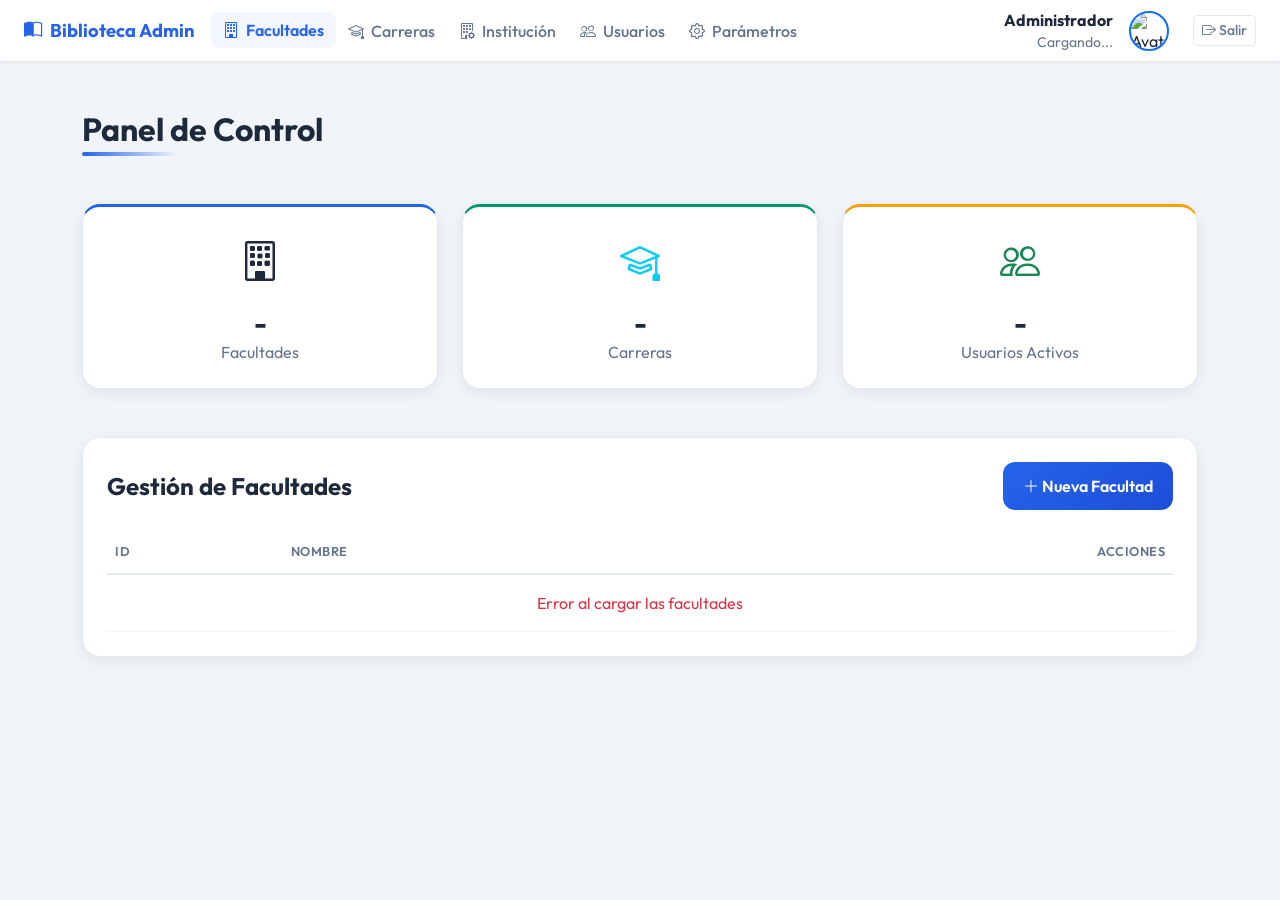
==== commit 8dffb461: "Fix comprobante variables y bug de prestamos activos, anadir Alertas de Vencimiento y Params" ====
--- a/frontend/pages/administrador/index.html
+++ b/frontend/pages/administrador/index.html
@@ -36,7 +36,13 @@
           <a class="nav-link text-light-50 hover-glow" href="#" id="linkCarreras"><i class="bi bi-mortarboard me-1"></i> Carreras</a>
         </li>
         <li class="nav-item">
+          <a class="nav-link text-light-50 hover-glow" href="#" id="linkEmpresa"><i class="bi bi-building-gear me-1"></i> Institución</a>
+        </li>
+        <li class="nav-item">
           <a class="nav-link text-light-50 hover-glow" href="#" id="linkUsuarios"><i class="bi bi-people me-1"></i> Usuarios</a>
+        </li>
+        <li class="nav-item">
+          <a class="nav-link text-light-50 hover-glow" href="#" id="linkParametros"><i class="bi bi-gear me-1"></i> Parámetros</a>
         </li>
       </ul>
       <div class="d-flex align-items-center gap-3">
@@ -129,6 +135,40 @@
         </div>
     </div>
 
+    <!-- Panel Empresa -->
+    <div id="panelEmpresa" class="glass-card p-4 d-none tab-transition">
+        <div class="d-flex justify-content-between align-items-center mb-4">
+            <h4 class="fw-bold text-white mb-0">Datos de la Institución</h4>
+        </div>
+        <div id="empresaAlert" class="alert d-none text-center" role="alert"></div>
+        <form id="formEmpresa" class="row g-3" onsubmit="event.preventDefault();">
+            <input type="hidden" id="empresaId">
+            <div class="col-md-6">
+                <label class="form-label text-light-50 small">Razón Social</label>
+                <input type="text" class="form-control custom-input bg-transparent text-white border-secondary" id="empresaRazonSocial" required>
+            </div>
+            <div class="col-md-6">
+                <label class="form-label text-light-50 small">RUC</label>
+                <input type="text" class="form-control custom-input bg-transparent text-white border-secondary" id="empresaRuc" required>
+            </div>
+            <div class="col-md-12">
+                <label class="form-label text-light-50 small">Dirección</label>
+                <input type="text" class="form-control custom-input bg-transparent text-white border-secondary" id="empresaDireccion" required>
+            </div>
+            <div class="col-md-6">
+                <label class="form-label text-light-50 small">Teléfono de Contacto</label>
+                <input type="text" class="form-control custom-input bg-transparent text-white border-secondary" id="empresaTelefono">
+            </div>
+            <div class="col-md-6">
+                <label class="form-label text-light-50 small">URL Logo</label>
+                <input type="text" class="form-control custom-input bg-transparent text-white border-secondary" id="empresaLogo">
+            </div>
+            <div class="col-12 text-end mt-4">
+                <button type="button" class="btn btn-primary custom-btn" onclick="actualizarEmpresa()"><i class="bi bi-save"></i> Guardar Cambios</button>
+            </div>
+        </form>
+    </div>
+
     <!-- Panel de Usuarios -->
     <div id="panelUsuarios" class="glass-card p-4 d-none tab-transition">
         <div class="d-flex justify-content-between align-items-center mb-4">
@@ -156,6 +196,33 @@
             </table>
         </div>
     </div>
+
+    <!-- Panel de Parametros -->
+    <div id="panelParametros" class="glass-card p-4 d-none tab-transition">
+        <div class="d-flex justify-content-between align-items-center mb-4">
+            <h4 class="fw-bold text-white mb-0">Parámetros del Sistema</h4>
+            <button class="btn btn-primary custom-btn" onclick="abrirModalParametro()"><i class="bi bi-plus-lg"></i> Nuevo Parámetro</button>
+        </div>
+        
+        <div class="table-responsive">
+            <table class="table table-glass align-middle">
+                <thead>
+                    <tr>
+                        <th>ID</th>
+                        <th>Nombre</th>
+                        <th>Valor</th>
+                        <th>Descripción</th>
+                        <th class="text-end">Acciones</th>
+                    </tr>
+                </thead>
+                <tbody id="tbodyParametros">
+                    <tr>
+                        <td colspan="5" class="text-center text-white-50 py-3">Cargando parámetros...</td>
+                    </tr>
+                </tbody>
+            </table>
+        </div>
+    </div>
 </div>
 
     <!-- Modal Facultad -->
@@ -167,7 +234,7 @@
                     <button type="button" class="btn-close btn-close-white" data-bs-dismiss="modal" aria-label="Close"></button>
                 </div>
                 <div class="modal-body">
-                    <form id="formFacultad">
+                    <form id="formFacultad" onsubmit="event.preventDefault(); guardarFacultad();">
                         <input type="hidden" id="facultadId">
                         <div class="mb-3">
                             <label class="form-label text-light-50 small">Nombre de la Facultad</label>
@@ -210,7 +277,7 @@
                     <button type="button" class="btn-close btn-close-white" data-bs-dismiss="modal" aria-label="Close"></button>
                 </div>
                 <div class="modal-body">
-                    <form id="formCarrera">
+                    <form id="formCarrera" onsubmit="event.preventDefault(); guardarCarrera();">
                         <input type="hidden" id="carreraId">
                         <div class="mb-3">
                             <label class="form-label text-light-50 small">Nombre de la Carrera</label>
@@ -241,7 +308,7 @@
                     <button type="button" class="btn-close btn-close-white" data-bs-dismiss="modal" aria-label="Close"></button>
                 </div>
                 <div class="modal-body">
-                    <form id="formRegistroUsuario">
+                    <form id="formRegistroUsuario" onsubmit="event.preventDefault(); guardarUsuario();">
                         <div id="registroAlert" class="alert d-none text-center" role="alert" style="border-radius: 12px; font-size: 0.9rem;"></div>
                         <input type="hidden" id="usuarioId">
                         
@@ -363,7 +430,7 @@
                 </div>
                 <div class="modal-body">
                     <div id="passwordAlert" class="alert d-none text-center" role="alert" style="border-radius: 12px; font-size: 0.9rem;"></div>
-                    <form id="formCambiarPassword">
+                    <form id="formCambiarPassword" onsubmit="event.preventDefault(); cambiarPasswordUsuario();">
                         <input type="hidden" id="passwordUsuarioId">
                         <div class="mb-3">
                             <label class="form-label text-light-50 small">Nueva Contraseña</label>
@@ -374,6 +441,39 @@
                 <div class="modal-footer border-secondary border-opacity-50">
                     <button type="button" class="btn btn-outline-secondary text-white border-secondary" data-bs-dismiss="modal">Cancelar</button>
                     <button type="button" class="btn btn-primary custom-btn" onclick="guardarNuevaPassword()">Guardar</button>
+                </div>
+            </div>
+        </div>
+    </div>
+
+    <!-- Modal Parametro -->
+    <div class="modal fade" id="modalParametro" tabindex="-1" aria-hidden="true">
+        <div class="modal-dialog modal-dialog-centered">
+            <div class="modal-content text-white">
+                <div class="modal-header border-secondary border-opacity-50">
+                    <h5 class="modal-title fw-bold" id="modalParametroTitle">Nuevo Parámetro</h5>
+                    <button type="button" class="btn-close btn-close-white" data-bs-dismiss="modal" aria-label="Close"></button>
+                </div>
+                <div class="modal-body">
+                    <form id="formParametro" onsubmit="event.preventDefault(); guardarParametro();">
+                        <input type="hidden" id="parametroId">
+                        <div class="mb-3">
+                            <label class="form-label text-light-50 small">Nombre del Parámetro</label>
+                            <input type="text" class="form-control custom-input bg-transparent text-white border-secondary" id="parametroNombre" required>
+                        </div>
+                        <div class="mb-3">
+                            <label class="form-label text-light-50 small">Valor</label>
+                            <input type="text" class="form-control custom-input bg-transparent text-white border-secondary" id="parametroValor" required>
+                        </div>
+                        <div class="mb-3">
+                            <label class="form-label text-light-50 small">Descripción</label>
+                            <textarea class="form-control custom-input bg-transparent text-white border-secondary" id="parametroDescripcion" rows="3"></textarea>
+                        </div>
+                    </form>
+                </div>
+                <div class="modal-footer border-secondary border-opacity-50">
+                    <button type="button" class="btn btn-outline-secondary text-white border-secondary" data-bs-dismiss="modal">Cancelar</button>
+                    <button type="button" class="btn btn-primary custom-btn" id="btnGuardarParametro" onclick="guardarParametro()">Guardar</button>
                 </div>
             </div>
         </div>
@@ -404,5 +504,15 @@
 <script src="facultades.js"></script>
 <script src="carreras.js"></script>
 <script src="usuarios.js"></script>
+<script src="empresa.js"></script>
+<script src="parametros.js"></script>
+    <!-- Prevent Bootstrap modal aria-hidden focus warnings -->
+    <script>
+        document.addEventListener('hide.bs.modal', function () {
+            if (document.activeElement) {
+                document.activeElement.blur();
+            }
+        });
+    </script>
 </body>
 </html>
